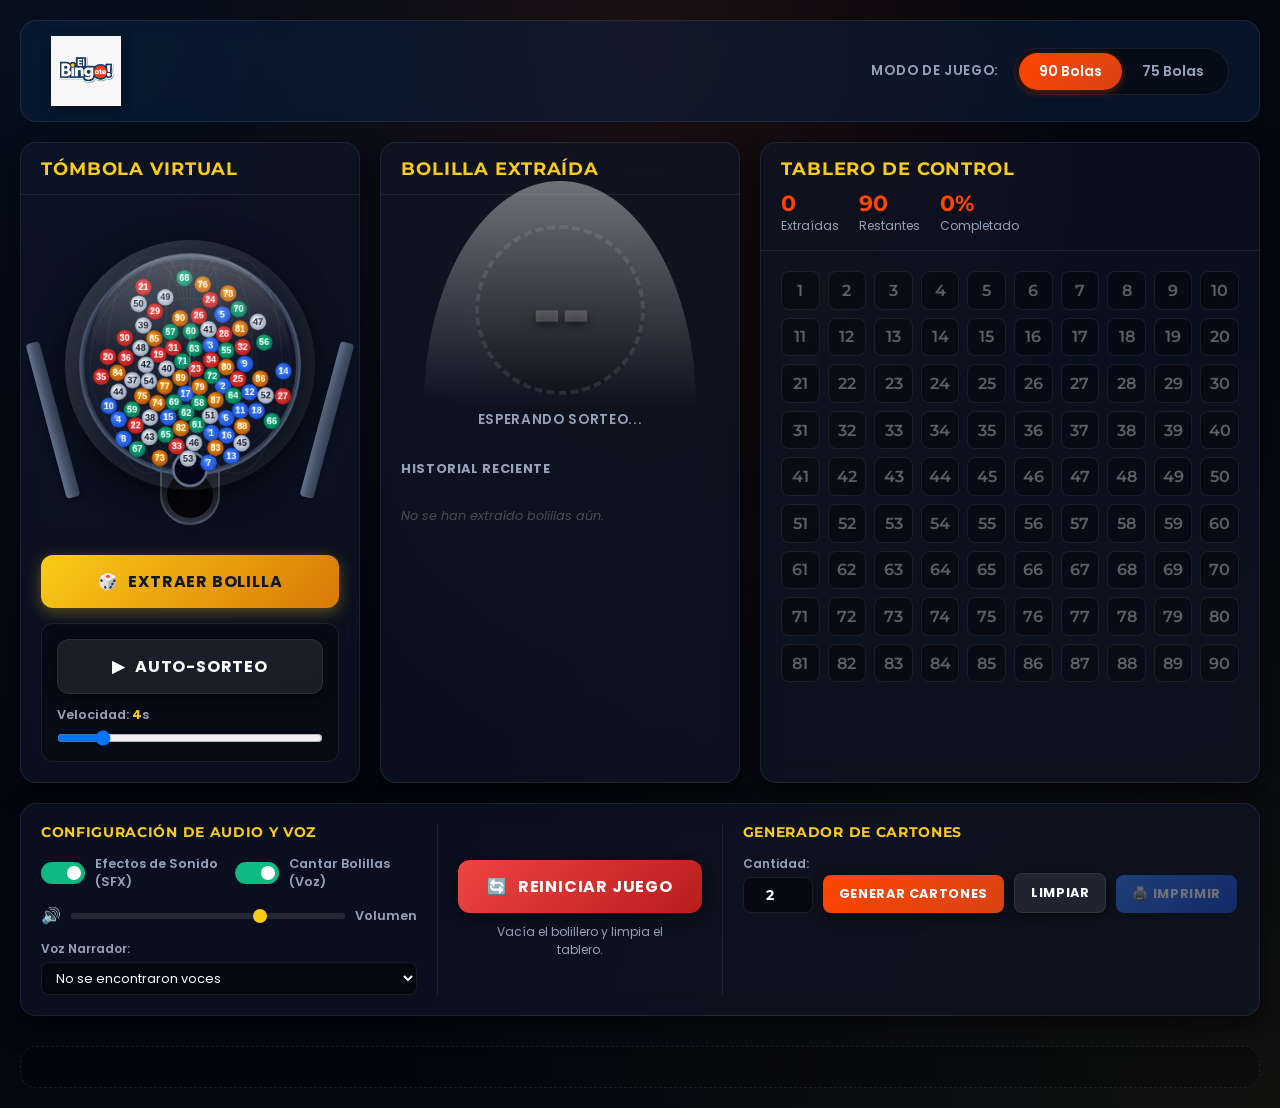
==== index.html @ 087cb63c "Add files via upload" ====
<!DOCTYPE html>
<html lang="es">
<head>
    <meta charset="UTF-8">
    <meta name="viewport" content="width=device-width, initial-scale=1.0">
    <title>El Bingote! - Tómbola y Bolillero Virtual</title>
    <meta name="description" content="Tómbola y bolillero virtual profesional para jugar al bingo tradicional de 75 y 90 bolas. Interfaz interactiva con sonido, voz y generador de cartones.">
    <!-- Google Fonts -->
    <link rel="preconnect" href="https://fonts.googleapis.com">
    <link rel="preconnect" href="https://fonts.gstatic.com" crossorigin>
    <link href="https://fonts.googleapis.com/css2?family=Montserrat:wght@400;600;800&family=Poppins:wght@300;400;600;700&display=swap" rel="stylesheet">
    <!-- App Stylesheet -->
    <link rel="stylesheet" href="styles.css">
</head>
<body>
    <div class="app-container">
        <!-- Header -->
        <header class="app-header">
            <div class="logo-container">
                <img src="logo.jpg" alt="El Bingote!" class="app-logo" id="logo-img" onerror="this.style.display='none'; document.getElementById('logo-fallback').style.display='block';">
                <div class="logo-fallback" id="logo-fallback" style="display: none;">El Bingote!</div>
            </div>
            <div class="header-controls">
                <span class="control-label">MODO DE JUEGO:</span>
                <div class="game-type-selector">
                    <button id="btn-mode-90" class="btn-toggle active" onclick="setGameMode(90)">90 Bolas</button>
                    <button id="btn-mode-75" class="btn-toggle" onclick="setGameMode(75)">75 Bolas</button>
                </div>
            </div>
        </header>

        <!-- Main Layout Grid -->
        <main class="main-grid">
            
            <!-- Left Side: Visual Drum and Main Drawer -->
            <section class="visual-panel glass-panel">
                <div class="panel-header">
                    <h2>TÓMBOLA VIRTUAL</h2>
                </div>
                
                <!-- Raffle Drum (Tómbola) Container -->
                <div class="drum-outer-wrapper">
                    <div class="drum-stand-left"></div>
                    <div class="drum-sphere-container">
                        <canvas id="drum-canvas" width="300" height="300"></canvas>
                        <div class="drum-glass-reflection"></div>
                    </div>
                    <div class="drum-stand-right"></div>
                    <div class="drum-chute">
                        <div class="chute-exit"></div>
                    </div>
                </div>

                <!-- Draw Action Buttons -->
                <div class="action-controls">
                    <button id="btn-draw" class="btn-action btn-primary" onclick="drawNextBall()">
                        <span class="btn-icon">🎲</span> EXTRAER BOLILLA
                    </button>
                    
                    <div class="auto-play-container">
                        <button id="btn-autoplay" class="btn-action btn-secondary" onclick="toggleAutoPlay()">
                            <span id="autoplay-icon" class="btn-icon">▶</span> <span id="autoplay-text">Auto-Sorteo</span>
                        </button>
                        <div class="speed-control">
                            <label for="speed-slider" class="speed-label">Velocidad: <span id="speed-value">4</span>s</label>
                            <input type="range" id="speed-slider" min="2" max="15" value="4" step="1" oninput="updateAutoSpeed(this.value)">
                        </div>
                    </div>
                </div>
            </section>

            <!-- Center Side: Big Ball display & History -->
            <section class="display-panel glass-panel">
                <div class="panel-header">
                    <h2>BOLILLA EXTRAÍDA</h2>
                </div>
                
                <!-- Big Ball Screen -->
                <div class="big-ball-viewport">
                    <div id="big-ball-container" class="big-ball-container-empty">
                        <div class="big-ball-reflection"></div>
                        <div id="big-ball-value" class="big-ball-value">--</div>
                    </div>
                    <div id="big-ball-subtext" class="big-ball-subtext">Esperando sorteo...</div>
                </div>

                <!-- Last 5 Balls History -->
                <div class="history-container">
                    <h3>HISTORIAL RECIENTE</h3>
                    <div class="history-balls-list" id="history-list">
                        <div class="history-empty-msg">No se han extraído bolillas aún.</div>
                    </div>
                </div>
            </section>

            <!-- Right Side: Full Board of Called Numbers -->
            <section class="board-panel glass-panel">
                <div class="board-header">
                    <h2>TABLERO DE CONTROL</h2>
                    <div class="board-stats">
                        <div class="stat-item">
                            <span class="stat-num" id="stat-drawn">0</span>
                            <span class="stat-lbl">Extraídas</span>
                        </div>
                        <div class="stat-item">
                            <span class="stat-num" id="stat-remaining">90</span>
                            <span class="stat-lbl">Restantes</span>
                        </div>
                        <div class="stat-item">
                            <span class="stat-num" id="stat-percent">0%</span>
                            <span class="stat-lbl">Completado</span>
                        </div>
                    </div>
                </div>
                
                <!-- Board Grid Wrapper (populated by JS) -->
                <div class="board-grid-scroll">
                    <div id="board-grid" class="board-grid grid-90">
                        <!-- Numbers will be injected here -->
                    </div>
                </div>
            </section>

        </main>

        <!-- Footer / Settings & Printable Cards Panel -->
        <footer class="app-footer glass-panel">
            <div class="footer-layout">
                
                <!-- Settings Panel -->
                <div class="settings-block">
                    <h3>CONFIGURACIÓN DE AUDIO Y VOZ</h3>
                    <div class="settings-grid">
                        <!-- SFX Toggle -->
                        <div class="setting-item">
                            <label class="switch-container">
                                <input type="checkbox" id="chk-sfx" checked onchange="toggleSFX(this.checked)">
                                <span class="switch-slider"></span>
                            </label>
                            <span class="setting-text">Efectos de Sonido (SFX)</span>
                        </div>

                        <!-- Voice (TTS) Toggle -->
                        <div class="setting-item">
                            <label class="switch-container">
                                <input type="checkbox" id="chk-tts" checked onchange="toggleTTS(this.checked)">
                                <span class="switch-slider"></span>
                            </label>
                            <span class="setting-text">Cantar Bolillas (Voz)</span>
                        </div>

                        <!-- Volume Slider -->
                        <div class="setting-item col-span-2">
                            <span class="setting-icon">🔊</span>
                            <input type="range" id="volume-slider" min="0" max="1" value="0.7" step="0.1" oninput="updateVolume(this.value)" class="volume-slider">
                            <span class="setting-text">Volumen</span>
                        </div>

                        <!-- Narrator Speech Selector -->
                        <div class="setting-item col-span-2 voice-selector-container">
                            <label for="voice-select" class="voice-select-label">Voz Narrador:</label>
                            <select id="voice-select" onchange="changeVoice(this.value)" class="voice-select">
                                <option value="">Detectando voces...</option>
                            </select>
                        </div>
                    </div>
                </div>

                <!-- Danger Zone (Reset) -->
                <div class="reset-block">
                    <button id="btn-reset" class="btn-action btn-danger" onclick="confirmReset()">
                        <span class="btn-icon">🔄</span> REINICIAR JUEGO
                    </button>
                    <p class="reset-help-text">Vacía el bolillero y limpia el tablero.</p>
                </div>

                <!-- Bingo Card Generator Panel -->
                <div class="card-generator-block">
                    <h3>GENERADOR DE CARTONES</h3>
                    <div class="generator-controls">
                        <div class="quantity-input-group">
                            <label for="card-qty">Cantidad:</label>
                            <input type="number" id="card-qty" min="1" max="50" value="2">
                        </div>
                        <button id="btn-generate-cards" class="btn-action btn-accent" onclick="generateBingoCards()">
                            Generar Cartones
                        </button>
                        <button id="btn-clear-cards" class="btn-action btn-secondary" onclick="clearBingoCards()">
                            Limpiar
                        </button>
                        <button id="btn-print-cards" class="btn-action btn-print" onclick="window.print()" disabled>
                            🖨️ Imprimir
                        </button>
                    </div>
                </div>

            </div>
        </footer>

        <!-- Section for printable cards (hidden on screen by default, visible in print) -->
        <section id="printable-cards-area" class="printable-cards-area">
            <!-- Cards will be generated here -->
        </section>

    </div>

    <!-- Modals -->
    <!-- Reset Confirmation Modal -->
    <div id="confirm-modal" class="modal-overlay">
        <div class="modal-content glass-panel">
            <h2>⚠️ ¿Reiniciar el juego?</h2>
            <p>Se borrarán todos los números extraídos y el juego actual se perderá por completo. ¿Estás seguro de que quieres reiniciar?</p>
            <div class="modal-actions">
                <button class="btn-action btn-secondary" onclick="closeConfirmModal()">Cancelar</button>
                <button class="btn-action btn-danger" onclick="executeReset()">Reiniciar</button>
            </div>
        </div>
    </div>

    <!-- Alert / Winner Modal (Optional, can be triggered manually or when board full, here manual triggers) -->
    <div id="alert-modal" class="modal-overlay">
        <div class="modal-content glass-panel">
            <h2 id="alert-title">Notificación</h2>
            <p id="alert-message">Mensaje de alerta.</p>
            <div class="modal-actions">
                <button class="btn-action btn-accent" onclick="closeAlertModal()">Aceptar</button>
            </div>
        </div>
    </div>

    <!-- App Logic -->
    <script src="app.js"></script>
</body>
</html>
---- styles.css ----
/* CSS Variables & Theme Definitions */
:root {
    --bg-dark: #070c18;
    --bg-darker: #04070f;
    --bg-panel: rgba(15, 23, 42, 0.6);
    --bg-panel-solid: #0d1527;
    --primary: #ffffff;
    --secondary: #94a3b8;
    
    /* Brand Colors based on Logo */
    --brand-navy: #0a2240;
    --brand-orange: #ff4500;
    --brand-yellow: #facc15;
    
    /* Status & Accents */
    --accent-blue: #3b82f6;
    --accent-gold: #fbbf24;
    --accent-green: #10b981;
    --accent-red: #ef4444;
    --border-color: rgba(255, 255, 255, 0.08);
    --border-focus: rgba(250, 204, 21, 0.4);
    
    /* Fonts */
    --font-primary: 'Poppins', sans-serif;
    --font-display: 'Montserrat', sans-serif;
    
    /* Shadows */
    --shadow-sm: 0 2px 4px rgba(0,0,0,0.3);
    --shadow-md: 0 4px 12px rgba(0,0,0,0.5);
    --shadow-lg: 0 10px 25px rgba(0,0,0,0.6);
    --shadow-glow: 0 0 15px rgba(250, 204, 21, 0.35);
}

/* Ball-specific theme colors */
.ball-color-b { background: radial-gradient(circle at 35% 35%, #3b82f6, #1d4ed8); color: white; box-shadow: inset -5px -5px 12px rgba(0,0,0,0.4), 0 0 10px rgba(59, 130, 246, 0.5); }
.ball-color-i { background: radial-gradient(circle at 35% 35%, #ef4444, #b91c1c); color: white; box-shadow: inset -5px -5px 12px rgba(0,0,0,0.4), 0 0 10px rgba(239, 68, 68, 0.5); }
.ball-color-n { background: radial-gradient(circle at 35% 35%, #f1f5f9, #cbd5e1); color: #0f172a; box-shadow: inset -5px -5px 12px rgba(0,0,0,0.4), 0 0 10px rgba(241, 245, 249, 0.5); }
.ball-color-g { background: radial-gradient(circle at 35% 35%, #10b981, #047857); color: white; box-shadow: inset -5px -5px 12px rgba(0,0,0,0.4), 0 0 10px rgba(16, 185, 129, 0.5); }
.ball-color-o { background: radial-gradient(circle at 35% 35%, #f59e0b, #b45309); color: white; box-shadow: inset -5px -5px 12px rgba(0,0,0,0.4), 0 0 10px rgba(245, 158, 11, 0.5); }
.ball-color-default { background: radial-gradient(circle at 35% 35%, #ff5722, #d84315); color: white; box-shadow: inset -5px -5px 12px rgba(0,0,0,0.4), 0 0 10px rgba(255, 87, 34, 0.5); }

/* Global Reset */
* {
    margin: 0;
    padding: 0;
    box-sizing: border-box;
}

body {
    background-color: var(--bg-darker);
    background-image: 
        radial-gradient(at 0% 0%, rgba(10, 34, 64, 0.3) 0px, transparent 50%),
        radial-gradient(at 50% 0%, rgba(255, 69, 0, 0.1) 0px, transparent 50%),
        radial-gradient(at 100% 100%, rgba(250, 204, 21, 0.05) 0px, transparent 50%);
    color: var(--primary);
    font-family: var(--font-primary);
    min-height: 100vh;
    padding: 20px;
    overflow-x: hidden;
}

/* Glass Panels */
.glass-panel {
    background: var(--bg-panel);
    backdrop-filter: blur(12px);
    -webkit-backdrop-filter: blur(12px);
    border: 1px solid var(--border-color);
    border-radius: 16px;
    box-shadow: var(--shadow-lg);
    transition: all 0.3s ease;
}

/* App Container Layout */
.app-container {
    max-width: 1500px;
    margin: 0 auto;
    display: flex;
    flex-direction: column;
    gap: 20px;
}

/* Header Styles */
.app-header {
    display: flex;
    justify-content: space-between;
    align-items: center;
    padding: 15px 30px;
    background: rgba(10, 34, 64, 0.5);
    backdrop-filter: blur(8px);
    border-radius: 16px;
    border: 1px solid var(--border-color);
}

.logo-container {
    display: flex;
    align-items: center;
    gap: 15px;
}

.app-logo {
    height: 70px;
    object-fit: contain;
    filter: drop-shadow(0 4px 6px rgba(0,0,0,0.3));
}

.logo-fallback {
    font-family: var(--font-display);
    font-size: 2.2rem;
    font-weight: 800;
    background: linear-gradient(135deg, var(--primary) 0%, var(--brand-yellow) 50%, var(--brand-orange) 100%);
    -webkit-background-clip: text;
    -webkit-text-fill-color: transparent;
    text-shadow: 0 2px 4px rgba(0,0,0,0.3);
}

.header-controls {
    display: flex;
    align-items: center;
    gap: 15px;
}

.control-label {
    font-size: 0.85rem;
    font-weight: 600;
    letter-spacing: 0.05em;
    color: var(--secondary);
}

/* Toggle Buttons (Game Mode) */
.game-type-selector {
    display: flex;
    background: rgba(0, 0, 0, 0.4);
    padding: 4px;
    border-radius: 30px;
    border: 1px solid var(--border-color);
}

.btn-toggle {
    background: transparent;
    border: none;
    color: var(--secondary);
    font-family: var(--font-primary);
    font-weight: 600;
    font-size: 0.9rem;
    padding: 8px 20px;
    border-radius: 25px;
    cursor: pointer;
    transition: all 0.3s ease;
}

.btn-toggle.active {
    background: linear-gradient(135deg, var(--brand-orange) 0%, #d84315 100%);
    color: var(--primary);
    box-shadow: 0 2px 8px rgba(255, 69, 0, 0.4);
}

.btn-toggle:disabled {
    opacity: 0.5;
    cursor: not-allowed;
}

/* Main Grid Layout */
.main-grid {
    display: grid;
    grid-template-columns: 340px 360px 1fr;
    gap: 20px;
}

@media (max-width: 1200px) {
    .main-grid {
        grid-template-columns: 1fr 1fr;
    }
    .board-panel {
        grid-column: span 2;
    }
}

@media (max-width: 768px) {
    .main-grid {
        grid-template-columns: 1fr;
    }
    .board-panel {
        grid-column: span 1;
    }
}

/* Panel Header */
.panel-header, .board-header {
    padding: 15px 20px;
    border-bottom: 1px solid var(--border-color);
}

.panel-header h2, .board-header h2 {
    font-family: var(--font-display);
    font-size: 1.1rem;
    font-weight: 700;
    letter-spacing: 0.05em;
    color: var(--brand-yellow);
    text-transform: uppercase;
}

/* Raffle Drum (Tómbola) Visuals */
.drum-outer-wrapper {
    position: relative;
    width: 100%;
    height: 320px;
    display: flex;
    justify-content: center;
    align-items: center;
    margin: 10px 0;
}

.drum-sphere-container {
    position: relative;
    width: 250px;
    height: 250px;
    border-radius: 50%;
    background: radial-gradient(circle at 30% 30%, rgba(255, 255, 255, 0.15) 0%, rgba(255, 255, 255, 0.02) 60%, rgba(0, 0, 0, 0.5) 100%);
    box-shadow: 
        inset 0 0 30px rgba(255, 255, 255, 0.1),
        0 8px 32px rgba(0, 0, 0, 0.6);
    overflow: hidden;
    z-index: 2;
}

#drum-canvas {
    width: 100%;
    height: 100%;
    display: block;
}

.drum-glass-reflection {
    position: absolute;
    top: 5%;
    left: 10%;
    width: 80%;
    height: 40%;
    background: linear-gradient(to bottom, rgba(255, 255, 255, 0.25) 0%, rgba(255, 255, 255, 0) 100%);
    border-radius: 50% / 100% 100% 0 0;
    pointer-events: none;
}

.drum-stand-left, .drum-stand-right {
    position: absolute;
    bottom: 25px;
    width: 14px;
    height: 160px;
    background: linear-gradient(90deg, #64748b 0%, #475569 50%, #334155 100%);
    border-radius: 4px;
    box-shadow: var(--shadow-sm);
}

.drum-stand-left { left: 25px; transform: rotate(-15deg); }
.drum-stand-right { right: 25px; transform: rotate(15deg); }

.drum-chute {
    position: absolute;
    bottom: 0px;
    left: 50%;
    transform: translateX(-50%);
    width: 60px;
    height: 60px;
    background: linear-gradient(180deg, rgba(255,255,255,0.05) 0%, rgba(255,255,255,0.15) 100%);
    border: 2px solid rgba(255, 255, 255, 0.2);
    border-top: none;
    border-radius: 0 0 30px 30px;
    z-index: 1;
}

.chute-exit {
    position: absolute;
    bottom: 5px;
    left: 50%;
    transform: translateX(-50%);
    width: 46px;
    height: 46px;
    background: rgba(0, 0, 0, 0.8);
    border-radius: 50%;
    box-shadow: inset 0 2px 8px rgba(0,0,0,0.9);
}

/* Action Controls Area */
.action-controls {
    display: flex;
    flex-direction: column;
    gap: 15px;
    padding: 20px;
}

.btn-action {
    display: inline-flex;
    align-items: center;
    justify-content: center;
    gap: 10px;
    border: none;
    border-radius: 12px;
    font-family: var(--font-primary);
    font-weight: 700;
    font-size: 1rem;
    padding: 14px 24px;
    cursor: pointer;
    transition: all 0.25s cubic-bezier(0.4, 0, 0.2, 1);
    box-shadow: var(--shadow-md);
    text-transform: uppercase;
    letter-spacing: 0.05em;
    width: 100%;
}

.btn-primary {
    background: linear-gradient(135deg, var(--brand-yellow) 0%, #d97706 100%);
    color: #0f172a;
    box-shadow: 0 4px 15px rgba(250, 204, 21, 0.35);
}

.btn-primary:hover {
    transform: translateY(-2px);
    box-shadow: 0 6px 20px rgba(250, 204, 21, 0.5);
    filter: brightness(1.1);
}

.btn-primary:active {
    transform: translateY(1px);
}

.btn-secondary {
    background: rgba(255, 255, 255, 0.08);
    color: var(--primary);
    border: 1px solid var(--border-color);
}

.btn-secondary:hover {
    background: rgba(255, 255, 255, 0.15);
    border-color: rgba(255, 255, 255, 0.2);
}

.btn-secondary.active {
    background: linear-gradient(135deg, var(--accent-green) 0%, #047857 100%);
    color: white;
    border-color: transparent;
    box-shadow: 0 4px 12px rgba(16, 185, 129, 0.4);
}

.btn-danger {
    background: linear-gradient(135deg, var(--accent-red) 0%, #b91c1c 100%);
    color: white;
}

.btn-danger:hover {
    filter: brightness(1.15);
    box-shadow: 0 4px 15px rgba(239, 68, 68, 0.4);
}

.btn-accent {
    background: linear-gradient(135deg, var(--brand-orange) 0%, #d84315 100%);
    color: white;
}

.btn-accent:hover {
    filter: brightness(1.15);
    box-shadow: 0 4px 15px rgba(255, 69, 0, 0.45);
}

.btn-print {
    background: linear-gradient(135deg, var(--accent-blue) 0%, #1d4ed8 100%);
    color: white;
}

.btn-print:hover:not(:disabled) {
    filter: brightness(1.15);
    box-shadow: 0 4px 15px rgba(59, 130, 246, 0.4);
}

.btn-print:disabled {
    opacity: 0.4;
    cursor: not-allowed;
}

.auto-play-container {
    display: flex;
    flex-direction: column;
    gap: 12px;
    background: rgba(0, 0, 0, 0.25);
    padding: 15px;
    border-radius: 12px;
    border: 1px solid var(--border-color);
}

.speed-control {
    display: flex;
    flex-direction: column;
    gap: 6px;
}

.speed-label {
    font-size: 0.8rem;
    font-weight: 600;
    color: var(--secondary);
}

.speed-label span {
    color: var(--brand-yellow);
    font-weight: bold;
}

/* Big Ball Viewport */
.big-ball-viewport {
    display: flex;
    flex-direction: column;
    align-items: center;
    justify-content: center;
    padding: 30px;
    min-height: 260px;
}

.big-ball-container-empty {
    width: 170px;
    height: 170px;
    border-radius: 50%;
    border: 4px dashed rgba(255, 255, 255, 0.1);
    display: flex;
    align-items: center;
    justify-content: center;
    color: rgba(255, 255, 255, 0.2);
    font-size: 3rem;
    font-family: var(--font-display);
    font-weight: 800;
    background: rgba(0,0,0,0.2);
}

.big-ball-container-active {
    width: 170px;
    height: 170px;
    border-radius: 50%;
    display: flex;
    align-items: center;
    justify-content: center;
    position: relative;
    animation: ballReveal 0.6s cubic-bezier(0.175, 0.885, 0.32, 1.275) forwards;
}

.big-ball-reflection {
    position: absolute;
    top: 6%;
    left: 12%;
    width: 76%;
    height: 35%;
    background: linear-gradient(to bottom, rgba(255, 255, 255, 0.4) 0%, rgba(255, 255, 255, 0) 100%);
    border-radius: 50% / 100% 100% 0 0;
    pointer-events: none;
}

.big-ball-value {
    font-family: var(--font-display);
    font-size: 4.8rem;
    font-weight: 800;
    text-shadow: 0 4px 8px rgba(0,0,0,0.5);
    z-index: 2;
    letter-spacing: -2px;
}

.big-ball-subtext {
    margin-top: 15px;
    font-size: 0.85rem;
    font-weight: 600;
    letter-spacing: 0.05em;
    color: var(--secondary);
    text-transform: uppercase;
}

/* Ball Animation */
@keyframes ballReveal {
    0% {
        transform: scale(0) rotate(-180deg);
        opacity: 0;
    }
    100% {
        transform: scale(1) rotate(0deg);
        opacity: 1;
    }
}

/* History List */
.history-container {
    padding: 0 20px 20px;
}

.history-container h3 {
    font-size: 0.8rem;
    font-weight: 700;
    letter-spacing: 0.05em;
    color: var(--secondary);
    margin-bottom: 12px;
    text-transform: uppercase;
}

.history-balls-list {
    display: flex;
    gap: 10px;
    justify-content: flex-start;
    align-items: center;
    min-height: 52px;
}

.history-empty-msg {
    font-size: 0.8rem;
    color: rgba(255,255,255,0.25);
    font-style: italic;
}

.history-ball {
    width: 48px;
    height: 48px;
    border-radius: 50%;
    display: flex;
    align-items: center;
    justify-content: center;
    font-family: var(--font-display);
    font-size: 1.1rem;
    font-weight: 800;
    position: relative;
    animation: historyPop 0.4s cubic-bezier(0.175, 0.885, 0.32, 1.2) forwards;
    cursor: default;
}

@keyframes historyPop {
    0% { transform: scale(0) translateY(10px); opacity: 0; }
    100% { transform: scale(1) translateY(0); opacity: 1; }
}

/* Tablero de Control / Grid Board */
.board-panel {
    display: flex;
    flex-direction: column;
}

.board-stats {
    display: flex;
    gap: 20px;
    margin-top: 10px;
}

.stat-item {
    display: flex;
    flex-direction: column;
}

.stat-num {
    font-family: var(--font-display);
    font-size: 1.4rem;
    font-weight: 700;
    color: var(--brand-orange);
}

.stat-lbl {
    font-size: 0.75rem;
    color: var(--secondary);
}

.board-grid-scroll {
    padding: 20px;
    flex-grow: 1;
    overflow-y: auto;
    max-height: 480px;
}

.board-grid {
    display: grid;
    gap: 8px;
}

.grid-90 {
    grid-template-columns: repeat(10, 1fr);
}

.grid-75 {
    grid-template-columns: repeat(15, 1fr);
}

.board-cell {
    aspect-ratio: 1;
    display: flex;
    align-items: center;
    justify-content: center;
    background: rgba(0, 0, 0, 0.3);
    border: 1px solid var(--border-color);
    border-radius: 8px;
    font-family: var(--font-display);
    font-size: 1rem;
    font-weight: 600;
    color: rgba(255,255,255,0.35);
    cursor: pointer;
    transition: all 0.2s ease;
    user-select: none;
}

.board-cell:hover {
    border-color: rgba(250, 204, 21, 0.3);
    background: rgba(255,255,255,0.02);
}

.board-cell.called {
    background: radial-gradient(circle at 35% 35%, var(--brand-orange) 0%, #c23b00 100%);
    border-color: var(--brand-orange);
    color: white;
    box-shadow: 0 0 10px rgba(255, 69, 0, 0.5), inset 0 2px 4px rgba(255,255,255,0.3);
    font-weight: 800;
    animation: cellHighlight 0.4s cubic-bezier(0.175, 0.885, 0.32, 1.2) forwards;
}

@keyframes cellHighlight {
    0% { transform: scale(0.8); filter: brightness(1.8); }
    100% { transform: scale(1); filter: brightness(1); }
}

/* 75-Ball Board specific decoration */
.board-column-header-row {
    grid-column: span 15;
    display: grid;
    grid-template-columns: repeat(5, 1fr);
    gap: 8px;
    margin-bottom: 6px;
    text-align: center;
}

.board-col-hdr {
    background: rgba(10, 34, 64, 0.6);
    border: 1px solid rgba(250, 204, 21, 0.2);
    border-radius: 8px;
    font-family: var(--font-display);
    font-size: 1.2rem;
    font-weight: 800;
    color: var(--brand-yellow);
    padding: 6px 0;
    letter-spacing: 0.1em;
}

/* Footer / Settings Section */
.app-footer {
    padding: 20px;
}

.footer-layout {
    display: grid;
    grid-template-columns: 1.2fr 0.8fr 1.5fr;
    gap: 20px;
}

@media (max-width: 992px) {
    .footer-layout {
        grid-template-columns: 1fr;
    }
}

.settings-block, .reset-block, .card-generator-block {
    display: flex;
    flex-direction: column;
    gap: 15px;
    border-right: 1px solid var(--border-color);
    padding-right: 20px;
}

.settings-block {
    border-left: none;
}

.card-generator-block {
    border-right: none;
    padding-right: 0;
}

@media (max-width: 992px) {
    .settings-block, .reset-block, .card-generator-block {
        border-right: none;
        border-bottom: 1px solid var(--border-color);
        padding-right: 0;
        padding-bottom: 20px;
    }
    .card-generator-block {
        border-bottom: none;
        padding-bottom: 0;
    }
}

.settings-block h3, .card-generator-block h3 {
    font-family: var(--font-display);
    font-size: 0.85rem;
    font-weight: 700;
    color: var(--brand-yellow);
    letter-spacing: 0.05em;
    text-transform: uppercase;
}

.settings-grid {
    display: grid;
    grid-template-columns: 1fr 1fr;
    gap: 12px;
    align-items: center;
}

.col-span-2 {
    grid-column: span 2;
}

.setting-item {
    display: flex;
    align-items: center;
    gap: 10px;
}

.setting-text {
    font-size: 0.8rem;
    font-weight: 600;
    color: var(--secondary);
}

.setting-icon {
    font-size: 1rem;
}

/* Switch Styles */
.switch-container {
    position: relative;
    display: inline-block;
    width: 44px;
    height: 22px;
    flex-shrink: 0;
}

.switch-container input {
    opacity: 0;
    width: 0;
    height: 0;
}

.switch-slider {
    position: absolute;
    cursor: pointer;
    top: 0; left: 0; right: 0; bottom: 0;
    background-color: rgba(255,255,255,0.1);
    transition: .3s;
    border-radius: 34px;
    border: 1px solid var(--border-color);
}

.switch-slider:before {
    position: absolute;
    content: "";
    height: 14px;
    width: 14px;
    left: 3px;
    bottom: 3px;
    background-color: white;
    transition: .3s;
    border-radius: 50%;
}

input:checked + .switch-slider {
    background-color: var(--accent-green);
    border-color: transparent;
}

input:checked + .switch-slider:before {
    transform: translateX(22px);
}

.volume-slider {
    flex-grow: 1;
    -webkit-appearance: none;
    background: rgba(255,255,255,0.1);
    height: 6px;
    border-radius: 3px;
    outline: none;
}

.volume-slider::-webkit-slider-thumb {
    -webkit-appearance: none;
    width: 14px;
    height: 14px;
    border-radius: 50%;
    background: var(--brand-yellow);
    cursor: pointer;
}

/* Voice Selector */
.voice-selector-container {
    display: flex;
    flex-direction: column;
    align-items: stretch;
    gap: 4px;
}

.voice-select-label {
    font-size: 0.75rem;
    font-weight: 600;
    color: var(--secondary);
}

.voice-select {
    background: rgba(0,0,0,0.5);
    border: 1px solid var(--border-color);
    border-radius: 8px;
    color: var(--primary);
    font-family: var(--font-primary);
    font-size: 0.8rem;
    padding: 6px 10px;
    outline: none;
    width: 100%;
}

.voice-select:focus {
    border-color: var(--brand-yellow);
}

/* Reset Block */
.reset-block {
    display: flex;
    flex-direction: column;
    justify-content: center;
    align-items: center;
    text-align: center;
    gap: 10px;
}

.reset-help-text {
    font-size: 0.75rem;
    color: var(--secondary);
    max-width: 180px;
}

/* Card Generator UI */
.generator-controls {
    display: flex;
    flex-wrap: wrap;
    gap: 10px;
    align-items: flex-end;
}

.quantity-input-group {
    display: flex;
    flex-direction: column;
    gap: 4px;
}

.quantity-input-group label {
    font-size: 0.75rem;
    font-weight: 600;
    color: var(--secondary);
}

.quantity-input-group input {
    background: rgba(0, 0, 0, 0.4);
    border: 1px solid var(--border-color);
    border-radius: 8px;
    color: var(--primary);
    font-family: var(--font-display);
    font-weight: bold;
    font-size: 0.9rem;
    padding: 8px 12px;
    width: 70px;
    text-align: center;
}

.quantity-input-group input:focus {
    border-color: var(--brand-yellow);
    outline: none;
}

.generator-controls .btn-action {
    width: auto;
    font-size: 0.8rem;
    padding: 10px 16px;
    border-radius: 8px;
}

/* Modal Overlay Styles */
.modal-overlay {
    position: fixed;
    top: 0; left: 0; width: 100vw; height: 100vh;
    background: rgba(0, 0, 0, 0.75);
    backdrop-filter: blur(4px);
    display: none;
    align-items: center;
    justify-content: center;
    z-index: 1000;
}

.modal-overlay.active {
    display: flex;
}

.modal-content {
    max-width: 450px;
    width: 90%;
    padding: 30px;
    text-align: center;
    display: flex;
    flex-direction: column;
    gap: 20px;
    animation: modalBounce 0.3s cubic-bezier(0.175, 0.885, 0.32, 1.1) forwards;
}

@keyframes modalBounce {
    0% { transform: scale(0.85); opacity: 0; }
    100% { transform: scale(1); opacity: 1; }
}

.modal-content h2 {
    font-family: var(--font-display);
    font-size: 1.3rem;
    color: var(--brand-yellow);
}

.modal-content p {
    font-size: 0.9rem;
    line-height: 1.5;
    color: var(--secondary);
}

.modal-actions {
    display: flex;
    gap: 15px;
    justify-content: center;
}

.modal-actions .btn-action {
    width: auto;
    min-width: 120px;
}

/* Printable Cards Section (On-screen visualization) */
.printable-cards-area {
    display: grid;
    grid-template-columns: repeat(auto-fill, minmax(320px, 1fr));
    gap: 20px;
    margin-top: 10px;
    padding: 20px;
    background: rgba(0, 0, 0, 0.2);
    border-radius: 16px;
    border: 1px dashed var(--border-color);
}

/* When empty, we style it less prominently */
.printable-cards-area:empty {
    display: none;
}

/* Bingo Card Base */
.bingo-card {
    background: #ffffff;
    color: #000000;
    border: 3px solid var(--brand-navy);
    border-radius: 12px;
    padding: 12px;
    box-shadow: var(--shadow-md);
    page-break-inside: avoid;
    display: flex;
    flex-direction: column;
    gap: 8px;
}

.card-header {
    display: flex;
    justify-content: space-between;
    align-items: center;
    border-bottom: 2px solid var(--brand-navy);
    padding-bottom: 6px;
}

.card-title {
    font-family: var(--font-display);
    font-size: 1.1rem;
    font-weight: 800;
    color: var(--brand-navy);
}

.card-id {
    font-size: 0.75rem;
    font-weight: bold;
    background: #e2e8f0;
    padding: 2px 8px;
    border-radius: 4px;
}

/* 75-Ball Card: 5x5 grid */
.card-grid-75 {
    display: grid;
    grid-template-columns: repeat(5, 1fr);
    gap: 4px;
}

.card-hdr-cell {
    font-family: var(--font-display);
    font-weight: 800;
    font-size: 1.1rem;
    text-align: center;
    background: var(--brand-navy);
    color: #ffffff;
    padding: 4px 0;
    border-radius: 4px;
}

.card-num-cell {
    aspect-ratio: 1;
    display: flex;
    align-items: center;
    justify-content: center;
    border: 1px solid #cbd5e1;
    background: #f8fafc;
    font-family: var(--font-display);
    font-size: 1.2rem;
    font-weight: 700;
    border-radius: 4px;
}

.card-num-cell.free-space {
    background: #fef08a; /* Soft yellow */
    font-size: 0.75rem;
    font-weight: bold;
    text-align: center;
    color: #b45309;
}

/* 90-Ball Card: 3 rows x 9 columns */
.card-grid-90 {
    display: grid;
    grid-template-columns: repeat(9, 1fr);
    gap: 4px;
}

.card-grid-90 .card-num-cell {
    font-size: 1.1rem;
    height: 42px;
}

.card-num-cell.empty-cell {
    background: #e2e8f0;
    border-color: #cbd5e1;
}

/* Print CSS Styles */
@media print {
    body {
        background: #ffffff !important;
        color: #000000 !important;
        padding: 0 !important;
        margin: 0 !important;
    }
    
    .app-container {
        display: none !important;
    }
    
    #printable-cards-area {
        display: grid !important;
        grid-template-columns: 1fr 1fr !important;
        gap: 30px !important;
        background: transparent !important;
        border: none !important;
        padding: 0 !important;
        margin: 0 !important;
        width: 100% !important;
    }
    
    .bingo-card {
        border: 4px solid #000000 !important;
        box-shadow: none !important;
        page-break-inside: avoid !important;
        margin-bottom: 20px !important;
    }
    
    .card-hdr-cell {
        background: #000000 !important;
        color: #ffffff !important;
        -webkit-print-color-adjust: exact;
        print-color-adjust: exact;
    }
    
    .card-num-cell {
        border: 2px solid #000000 !important;
        background: #ffffff !important;
        color: #000000 !important;
    }
    
    .card-num-cell.free-space {
        background: #e2e8f0 !important;
        color: #000000 !important;
        -webkit-print-color-adjust: exact;
        print-color-adjust: exact;
    }
    
    .card-num-cell.empty-cell {
        background: #e2e8f0 !important;
        border: 1px solid #cbd5e1 !important;
        -webkit-print-color-adjust: exact;
        print-color-adjust: exact;
    }
}
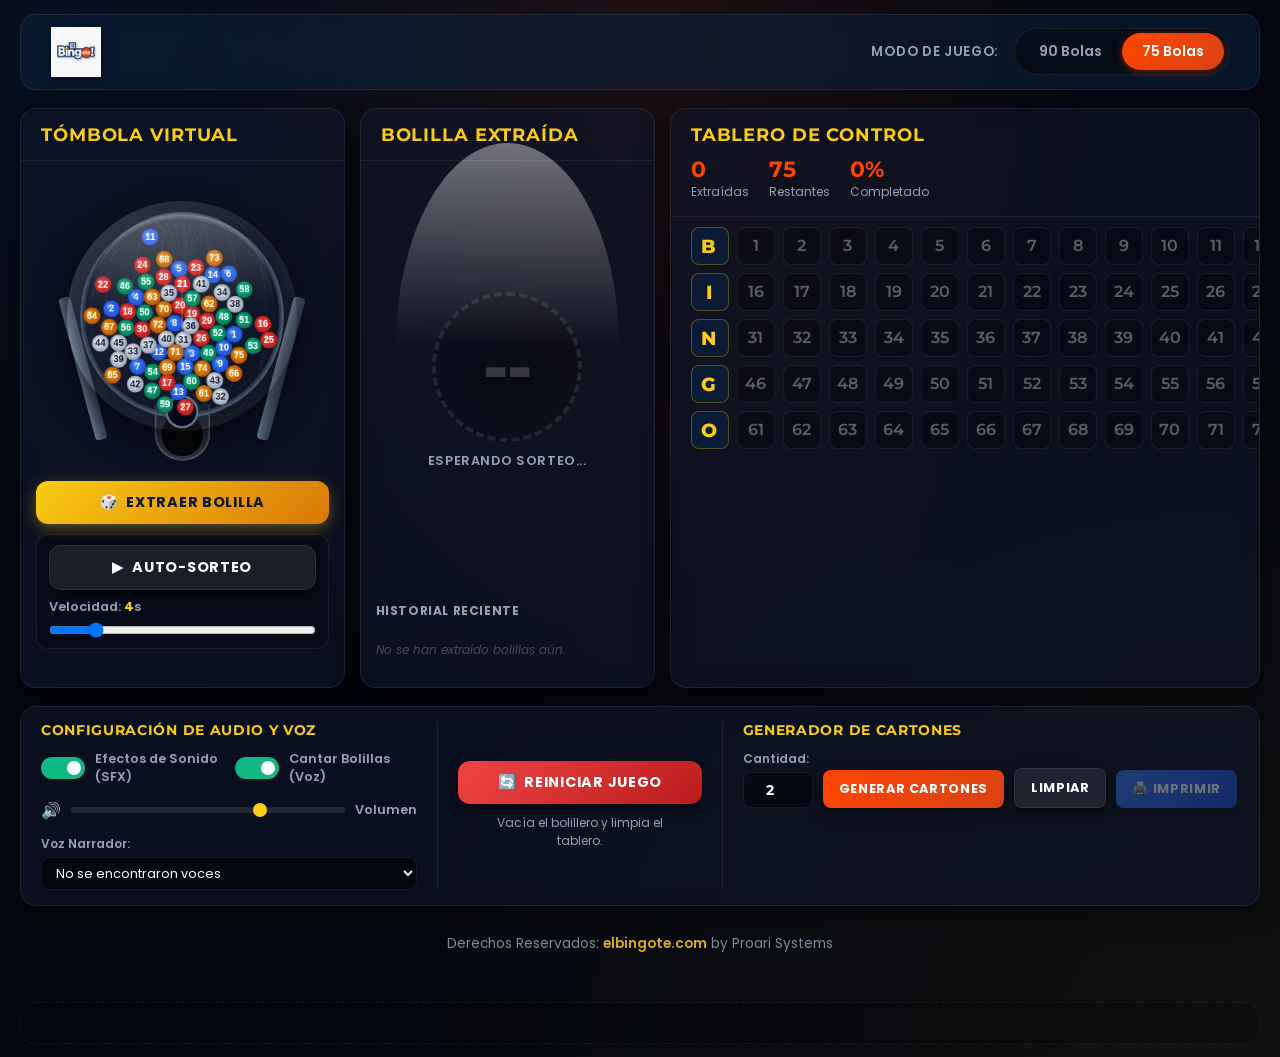
==== commit 70eff11e: "Add files via upload" ====
--- a/index.html
+++ b/index.html
@@ -23,8 +23,8 @@
             <div class="header-controls">
                 <span class="control-label">MODO DE JUEGO:</span>
                 <div class="game-type-selector">
-                    <button id="btn-mode-90" class="btn-toggle active" onclick="setGameMode(90)">90 Bolas</button>
-                    <button id="btn-mode-75" class="btn-toggle" onclick="setGameMode(75)">75 Bolas</button>
+                    <button id="btn-mode-90" class="btn-toggle" onclick="setGameMode(90)">90 Bolas</button>
+                    <button id="btn-mode-75" class="btn-toggle active" onclick="setGameMode(75)">75 Bolas</button>
                 </div>
             </div>
         </header>
@@ -103,7 +103,7 @@
                             <span class="stat-lbl">Extraídas</span>
                         </div>
                         <div class="stat-item">
-                            <span class="stat-num" id="stat-remaining">90</span>
+                            <span class="stat-num" id="stat-remaining">75</span>
                             <span class="stat-lbl">Restantes</span>
                         </div>
                         <div class="stat-item">
@@ -197,6 +197,11 @@
             </div>
         </footer>
 
+        <!-- Rights Reserved -->
+        <div class="app-rights">
+            <p>Derechos Reservados: <a href="https://elbingote.com" target="_blank">elbingote.com</a> by Proari Systems</p>
+        </div>
+
         <!-- Section for printable cards (hidden on screen by default, visible in print) -->
         <section id="printable-cards-area" class="printable-cards-area">
             <!-- Cards will be generated here -->
--- a/styles.css
+++ b/styles.css
@@ -29,6 +29,10 @@
     --shadow-md: 0 4px 12px rgba(0,0,0,0.5);
     --shadow-lg: 0 10px 25px rgba(0,0,0,0.6);
     --shadow-glow: 0 0 15px rgba(250, 204, 21, 0.35);
+
+    /* Dynamic Sizing */
+    --drum-size: min(230px, 30vh);
+    --ball-size: min(150px, 20vh);
 }
 
 /* Ball-specific theme colors */
@@ -55,7 +59,7 @@
     color: var(--primary);
     font-family: var(--font-primary);
     min-height: 100vh;
-    padding: 20px;
+    padding: min(20px, 2.5vh);
     overflow-x: hidden;
 }
 
@@ -76,7 +80,7 @@
     margin: 0 auto;
     display: flex;
     flex-direction: column;
-    gap: 20px;
+    gap: min(20px, 2vh);
 }
 
 /* Header Styles */
@@ -84,7 +88,7 @@
     display: flex;
     justify-content: space-between;
     align-items: center;
-    padding: 15px 30px;
+    padding: min(12px, 1.5vh) min(30px, 3vw);
     background: rgba(10, 34, 64, 0.5);
     backdrop-filter: blur(8px);
     border-radius: 16px;
@@ -98,14 +102,14 @@
 }
 
 .app-logo {
-    height: 70px;
+    height: min(50px, 7vh);
     object-fit: contain;
     filter: drop-shadow(0 4px 6px rgba(0,0,0,0.3));
 }
 
 .logo-fallback {
     font-family: var(--font-display);
-    font-size: 2.2rem;
+    font-size: min(1.8rem, 4vh);
     font-weight: 800;
     background: linear-gradient(135deg, var(--primary) 0%, var(--brand-yellow) 50%, var(--brand-orange) 100%);
     -webkit-background-clip: text;
@@ -162,13 +166,58 @@
 /* Main Grid Layout */
 .main-grid {
     display: grid;
-    grid-template-columns: 340px 360px 1fr;
-    gap: 20px;
-}
-
-@media (max-width: 1200px) {
+    grid-template-columns: 320px 320px 1fr;
+    gap: 15px;
+}
+
+@media (min-width: 1024px) {
+    body {
+        height: 100vh;
+        overflow: hidden;
+        padding: 1.5vh 20px;
+    }
+    
+    body:has(.printable-cards-area:not(:empty)) {
+        height: auto;
+        overflow-y: auto;
+    }
+
+    .app-container {
+        height: 100%;
+        max-width: 100%;
+    }
+    
+    .app-container:has(.printable-cards-area:not(:empty)) {
+        height: auto;
+        min-height: 100%;
+    }
+
+    .main-grid {
+        display: grid;
+        grid-template-columns: minmax(260px, 1.1fr) minmax(260px, 1fr) minmax(360px, 2fr);
+        gap: 15px;
+        height: calc(100vh - 320px);
+        min-height: 460px;
+    }
+    
+    body:not(:has(.printable-cards-area:not(:empty))) .main-grid {
+        height: auto;
+        flex-grow: 1;
+        min-height: 0;
+    }
+
+    .visual-panel, .display-panel, .board-panel {
+        display: flex;
+        flex-direction: column;
+        height: 100%;
+        min-height: 0;
+    }
+}
+
+@media (max-width: 1023px) {
     .main-grid {
         grid-template-columns: 1fr 1fr;
+        height: auto;
     }
     .board-panel {
         grid-column: span 2;
@@ -203,17 +252,17 @@
 .drum-outer-wrapper {
     position: relative;
     width: 100%;
-    height: 320px;
+    height: calc(var(--drum-size) + 70px);
     display: flex;
     justify-content: center;
     align-items: center;
-    margin: 10px 0;
+    margin: 5px 0;
 }
 
 .drum-sphere-container {
     position: relative;
-    width: 250px;
-    height: 250px;
+    width: var(--drum-size);
+    height: var(--drum-size);
     border-radius: 50%;
     background: radial-gradient(circle at 30% 30%, rgba(255, 255, 255, 0.15) 0%, rgba(255, 255, 255, 0.02) 60%, rgba(0, 0, 0, 0.5) 100%);
     box-shadow: 
@@ -242,24 +291,30 @@
 
 .drum-stand-left, .drum-stand-right {
     position: absolute;
-    bottom: 25px;
-    width: 14px;
-    height: 160px;
+    bottom: calc(35px - var(--drum-size) * 0.05);
+    width: 12px;
+    height: calc(var(--drum-size) * 0.64);
     background: linear-gradient(90deg, #64748b 0%, #475569 50%, #334155 100%);
     border-radius: 4px;
     box-shadow: var(--shadow-sm);
 }
 
-.drum-stand-left { left: 25px; transform: rotate(-15deg); }
-.drum-stand-right { right: 25px; transform: rotate(15deg); }
+.drum-stand-left { 
+    left: calc(50% - var(--drum-size) / 2 + 10px); 
+    transform: rotate(-15deg); 
+}
+.drum-stand-right { 
+    right: calc(50% - var(--drum-size) / 2 + 10px); 
+    transform: rotate(15deg); 
+}
 
 .drum-chute {
     position: absolute;
-    bottom: 0px;
+    bottom: 5px;
     left: 50%;
     transform: translateX(-50%);
-    width: 60px;
-    height: 60px;
+    width: calc(var(--drum-size) * 0.24);
+    height: calc(var(--drum-size) * 0.24);
     background: linear-gradient(180deg, rgba(255,255,255,0.05) 0%, rgba(255,255,255,0.15) 100%);
     border: 2px solid rgba(255, 255, 255, 0.2);
     border-top: none;
@@ -269,11 +324,11 @@
 
 .chute-exit {
     position: absolute;
-    bottom: 5px;
+    bottom: 3px;
     left: 50%;
     transform: translateX(-50%);
-    width: 46px;
-    height: 46px;
+    width: calc(var(--drum-size) * 0.18);
+    height: calc(var(--drum-size) * 0.18);
     background: rgba(0, 0, 0, 0.8);
     border-radius: 50%;
     box-shadow: inset 0 2px 8px rgba(0,0,0,0.9);
@@ -283,21 +338,21 @@
 .action-controls {
     display: flex;
     flex-direction: column;
-    gap: 15px;
-    padding: 20px;
+    gap: min(10px, 1.2vh);
+    padding: 10px 15px;
 }
 
 .btn-action {
     display: inline-flex;
     align-items: center;
     justify-content: center;
-    gap: 10px;
+    gap: 8px;
     border: none;
     border-radius: 12px;
     font-family: var(--font-primary);
     font-weight: 700;
-    font-size: 1rem;
-    padding: 14px 24px;
+    font-size: min(0.9rem, 2vh);
+    padding: min(11px, 1.6vh) 20px;
     cursor: pointer;
     transition: all 0.25s cubic-bezier(0.4, 0, 0.2, 1);
     box-shadow: var(--shadow-md);
@@ -378,9 +433,9 @@
 .auto-play-container {
     display: flex;
     flex-direction: column;
-    gap: 12px;
+    gap: 8px;
     background: rgba(0, 0, 0, 0.25);
-    padding: 15px;
+    padding: 10px 12px;
     border-radius: 12px;
     border: 1px solid var(--border-color);
 }
@@ -408,28 +463,29 @@
     flex-direction: column;
     align-items: center;
     justify-content: center;
-    padding: 30px;
-    min-height: 260px;
+    padding: min(20px, 2.5vh);
+    flex: 1;
+    min-height: 0;
 }
 
 .big-ball-container-empty {
-    width: 170px;
-    height: 170px;
+    width: var(--ball-size);
+    height: var(--ball-size);
     border-radius: 50%;
     border: 4px dashed rgba(255, 255, 255, 0.1);
     display: flex;
     align-items: center;
     justify-content: center;
     color: rgba(255, 255, 255, 0.2);
-    font-size: 3rem;
+    font-size: calc(var(--ball-size) * 0.28);
     font-family: var(--font-display);
     font-weight: 800;
     background: rgba(0,0,0,0.2);
 }
 
 .big-ball-container-active {
-    width: 170px;
-    height: 170px;
+    width: var(--ball-size);
+    height: var(--ball-size);
     border-radius: 50%;
     display: flex;
     align-items: center;
@@ -451,7 +507,7 @@
 
 .big-ball-value {
     font-family: var(--font-display);
-    font-size: 4.8rem;
+    font-size: calc(var(--ball-size) * 0.44);
     font-weight: 800;
     text-shadow: 0 4px 8px rgba(0,0,0,0.5);
     z-index: 2;
@@ -459,8 +515,8 @@
 }
 
 .big-ball-subtext {
-    margin-top: 15px;
-    font-size: 0.85rem;
+    margin-top: min(10px, 1.2vh);
+    font-size: 0.8rem;
     font-weight: 600;
     letter-spacing: 0.05em;
     color: var(--secondary);
@@ -481,41 +537,41 @@
 
 /* History List */
 .history-container {
-    padding: 0 20px 20px;
+    padding: 0 15px min(15px, 2vh);
 }
 
 .history-container h3 {
-    font-size: 0.8rem;
+    font-size: 0.75rem;
     font-weight: 700;
     letter-spacing: 0.05em;
     color: var(--secondary);
-    margin-bottom: 12px;
+    margin-bottom: 8px;
     text-transform: uppercase;
 }
 
 .history-balls-list {
     display: flex;
-    gap: 10px;
+    gap: 8px;
     justify-content: flex-start;
     align-items: center;
-    min-height: 52px;
+    min-height: 44px;
 }
 
 .history-empty-msg {
-    font-size: 0.8rem;
+    font-size: 0.75rem;
     color: rgba(255,255,255,0.25);
     font-style: italic;
 }
 
 .history-ball {
-    width: 48px;
-    height: 48px;
+    width: min(40px, 5.5vh);
+    height: min(40px, 5.5vh);
     border-radius: 50%;
     display: flex;
     align-items: center;
     justify-content: center;
     font-family: var(--font-display);
-    font-size: 1.1rem;
+    font-size: calc(min(40px, 5.5vh) * 0.42);
     font-weight: 800;
     position: relative;
     animation: historyPop 0.4s cubic-bezier(0.175, 0.885, 0.32, 1.2) forwards;
@@ -557,10 +613,28 @@
 }
 
 .board-grid-scroll {
-    padding: 20px;
+    padding: 10px min(20px, 2.5vw);
     flex-grow: 1;
     overflow-y: auto;
-    max-height: 480px;
+    overflow-x: auto;
+    min-height: 0;
+}
+
+/* Custom Scrollbar for premium feel */
+.board-grid-scroll::-webkit-scrollbar {
+    width: 6px;
+    height: 6px;
+}
+.board-grid-scroll::-webkit-scrollbar-track {
+    background: rgba(0, 0, 0, 0.1);
+    border-radius: 3px;
+}
+.board-grid-scroll::-webkit-scrollbar-thumb {
+    background: rgba(255, 255, 255, 0.1);
+    border-radius: 3px;
+}
+.board-grid-scroll::-webkit-scrollbar-thumb:hover {
+    background: rgba(255, 255, 255, 0.2);
 }
 
 .board-grid {
@@ -573,7 +647,7 @@
 }
 
 .grid-75 {
-    grid-template-columns: repeat(15, 1fr);
+    grid-template-columns: repeat(16, 1fr);
 }
 
 .board-cell {
@@ -634,9 +708,18 @@
     letter-spacing: 0.1em;
 }
 
+.board-cell.board-col-hdr {
+    cursor: default;
+    pointer-events: none;
+    background: rgba(10, 34, 64, 0.7);
+    border-color: rgba(250, 204, 21, 0.3);
+    color: var(--brand-yellow);
+    font-size: 1.2rem;
+}
+
 /* Footer / Settings Section */
 .app-footer {
-    padding: 20px;
+    padding: min(15px, 1.8vh) 20px;
 }
 
 .footer-layout {
@@ -654,7 +737,7 @@
 .settings-block, .reset-block, .card-generator-block {
     display: flex;
     flex-direction: column;
-    gap: 15px;
+    gap: min(12px, 1.5vh);
     border-right: 1px solid var(--border-color);
     padding-right: 20px;
 }
@@ -673,7 +756,7 @@
         border-right: none;
         border-bottom: 1px solid var(--border-color);
         padding-right: 0;
-        padding-bottom: 20px;
+        padding-bottom: 15px;
     }
     .card-generator-block {
         border-bottom: none;
@@ -1095,3 +1178,76 @@
         print-color-adjust: exact;
     }
 }
+
+/* Mobile & Extra Responsive Layout Rules */
+@media (max-width: 600px) {
+    .app-header {
+        flex-direction: column;
+        gap: 12px;
+        align-items: center;
+        text-align: center;
+        padding: 10px 15px;
+    }
+    .header-controls {
+        flex-direction: column;
+        gap: 8px;
+    }
+}
+
+@media (max-width: 500px) {
+    .grid-75 {
+        min-width: 480px;
+    }
+}
+
+@media (max-width: 480px) {
+    body {
+        padding: 10px;
+    }
+    .settings-grid {
+        grid-template-columns: 1fr;
+    }
+    .col-span-2 {
+        grid-column: span 1;
+    }
+    .board-grid {
+        gap: 4px;
+    }
+    .board-cell {
+        border-radius: 4px;
+        font-size: 0.85rem;
+    }
+    .board-column-header-row {
+        gap: 4px;
+    }
+    .board-col-hdr {
+        font-size: 0.9rem;
+        border-radius: 4px;
+        padding: 4px 0;
+    }
+}
+
+/* Rights Reserved Footer Styling */
+.app-rights {
+    text-align: center;
+    font-size: 0.85rem;
+    color: var(--secondary);
+    margin: 10px 0 20px;
+    opacity: 0.85;
+}
+
+.app-rights p {
+    font-family: var(--font-primary);
+}
+
+.app-rights a {
+    color: var(--brand-yellow);
+    text-decoration: none;
+    font-weight: 600;
+    transition: color 0.2s ease;
+}
+
+.app-rights a:hover {
+    color: var(--brand-orange);
+    text-decoration: underline;
+}
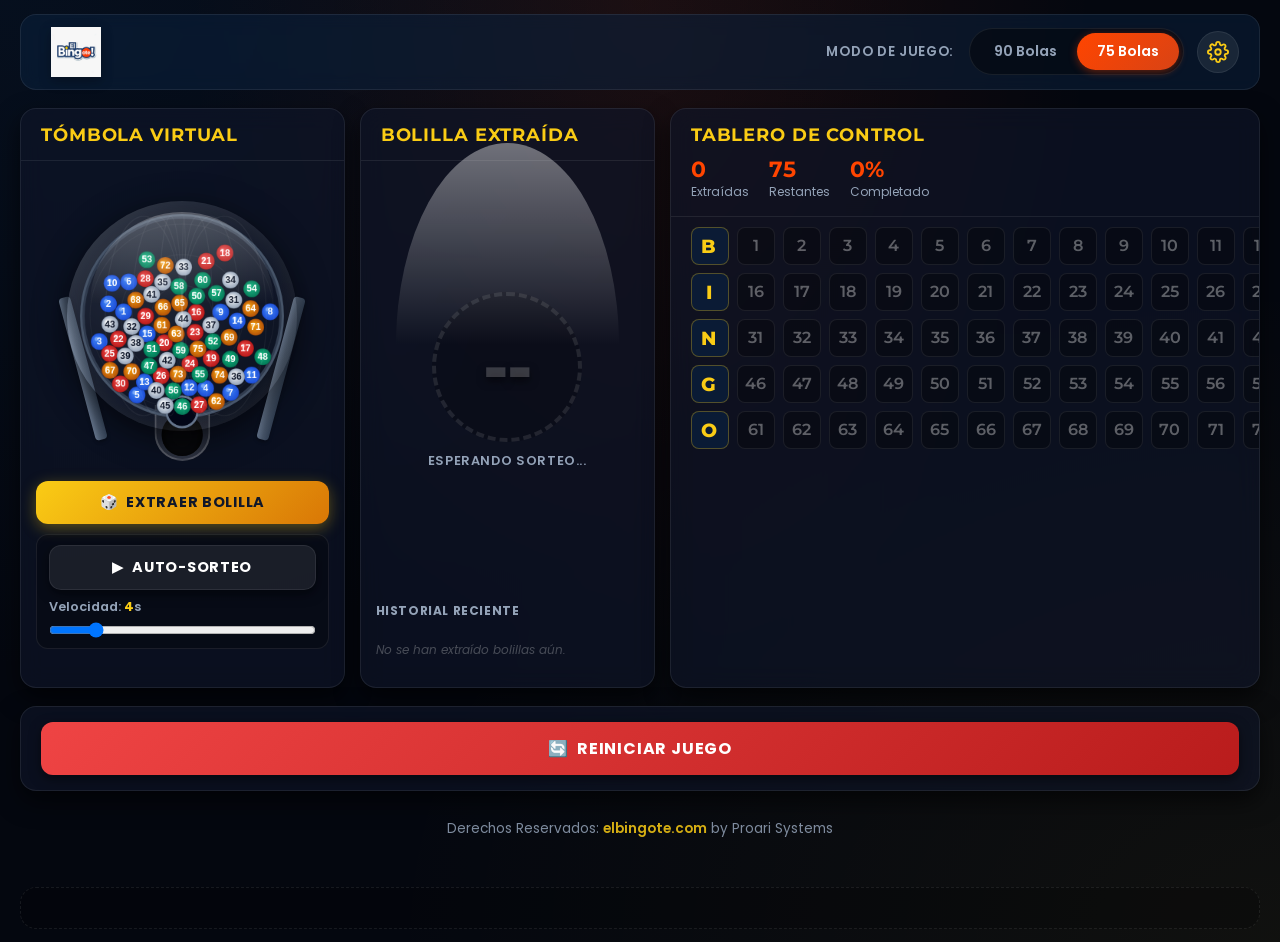
==== commit 3ced036e: "Add files via upload" ====
--- a/index.html
+++ b/index.html
@@ -27,6 +27,12 @@
                     <button id="btn-mode-75" class="btn-toggle active" onclick="setGameMode(75)">75 Bolas</button>
                 </div>
             </div>
+            <button id="btn-config" class="btn-config-icon" onclick="openConfigModal()" title="Configuración">
+                <svg xmlns="http://www.w3.org/2000/svg" viewBox="0 0 24 24" fill="none" stroke="currentColor" stroke-width="2" stroke-linecap="round" stroke-linejoin="round" class="icon-gear">
+                    <circle cx="12" cy="12" r="3"></circle>
+                    <path d="M19.4 15a1.65 1.65 0 0 0 .33 1.82l.06.06a2 2 0 1 1-2.83 2.83l-.06-.06a1.65 1.65 0 0 0-1.82-.33 1.65 1.65 0 0 0-1 1.51V21a2 2 0 0 1-4 0v-.09A1.65 1.65 0 0 0 9 19.4a1.65 1.65 0 0 0-1.82.33l-.06.06a2 2 0 1 1-2.83-2.83l.06-.06a1.65 1.65 0 0 0 .33-1.82 1.65 1.65 0 0 0-1.51-1H3a2 2 0 0 1 0-4h.09A1.65 1.65 0 0 0 4.6 9a1.65 1.65 0 0 0-.33-1.82l-.06-.06a2 2 0 1 1 2.83-2.83l.06.06a1.65 1.65 0 0 0 1.82.33H9a1.65 1.65 0 0 0 1-1.51V3a2 2 0 0 1 4 0v.09a1.65 1.65 0 0 0 1 1.51 1.65 1.65 0 0 0 1.82-.33l.06-.06a2 2 0 1 1 2.83 2.83l-.06.06a1.65 1.65 0 0 0-.33 1.82V9a1.65 1.65 0 0 0 1.51 1H21a2 2 0 0 1 0 4h-.09a1.65 1.65 0 0 0-1.51 1z"></path>
+                </svg>
+            </button>
         </header>
 
         <!-- Main Layout Grid -->
@@ -126,9 +132,59 @@
         <!-- Footer / Settings & Printable Cards Panel -->
         <footer class="app-footer glass-panel">
             <div class="footer-layout">
-                
+                <button id="btn-reset" class="btn-action btn-danger" onclick="confirmReset()">
+                    <span class="btn-icon">🔄</span> REINICIAR JUEGO
+                </button>
+            </div>
+        </footer>
+
+        <!-- Rights Reserved -->
+        <div class="app-rights">
+            <p>Derechos Reservados: <a href="https://elbingote.com" target="_blank">elbingote.com</a> by Proari Systems</p>
+        </div>
+
+        <!-- Section for printable cards (hidden on screen by default, visible in print) -->
+        <section id="printable-cards-area" class="printable-cards-area">
+            <!-- Cards will be generated here -->
+        </section>
+
+    </div>
+
+    <!-- Modals -->
+    <!-- Reset Confirmation Modal -->
+    <div id="confirm-modal" class="modal-overlay">
+        <div class="modal-content glass-panel">
+            <h2>⚠️ ¿Reiniciar el juego?</h2>
+            <p>Se borrarán todos los números extraídos y el juego actual se perderá por completo. ¿Estás seguro de que quieres reiniciar?</p>
+            <div class="modal-actions">
+                <button class="btn-action btn-secondary" onclick="closeConfirmModal()">Cancelar</button>
+                <button class="btn-action btn-danger" onclick="executeReset()">Reiniciar</button>
+            </div>
+        </div>
+    </div>
+
+    <!-- Alert / Winner Modal (Optional, can be triggered manually or when board full, here manual triggers) -->
+    <div id="alert-modal" class="modal-overlay">
+        <div class="modal-content glass-panel">
+            <h2 id="alert-title">Notificación</h2>
+            <p id="alert-message">Mensaje de alerta.</p>
+            <div class="modal-actions">
+                <button class="btn-action btn-accent" onclick="closeAlertModal()">Aceptar</button>
+            </div>
+        </div>
+    </div>
+
+    <!-- Configuration Modal -->
+    <div id="config-modal" class="modal-overlay">
+        <div class="modal-content glass-panel config-modal-content">
+            <div class="modal-header-container">
+                <h2>⚙️ Configuración y Cartones</h2>
+                <button class="btn-close" onclick="closeConfigModal()">&times;</button>
+            </div>
+            
+            <div class="config-modal-body">
                 <!-- Settings Panel -->
-                <div class="settings-block">
+                <div class="settings-block-modal">
                     <h3>CONFIGURACIÓN DE AUDIO Y VOZ</h3>
                     <div class="settings-grid">
                         <!-- SFX Toggle -->
@@ -166,69 +222,53 @@
                     </div>
                 </div>
 
-                <!-- Danger Zone (Reset) -->
-                <div class="reset-block">
-                    <button id="btn-reset" class="btn-action btn-danger" onclick="confirmReset()">
-                        <span class="btn-icon">🔄</span> REINICIAR JUEGO
-                    </button>
-                    <p class="reset-help-text">Vacía el bolillero y limpia el tablero.</p>
-                </div>
-
                 <!-- Bingo Card Generator Panel -->
-                <div class="card-generator-block">
+                <div class="card-generator-block-modal">
                     <h3>GENERADOR DE CARTONES</h3>
-                    <div class="generator-controls">
+                    <div class="generator-controls-modal">
                         <div class="quantity-input-group">
                             <label for="card-qty">Cantidad:</label>
                             <input type="number" id="card-qty" min="1" max="50" value="2">
                         </div>
-                        <button id="btn-generate-cards" class="btn-action btn-accent" onclick="generateBingoCards()">
-                            Generar Cartones
+                        <div class="generator-actions-modal">
+                            <button id="btn-generate-cards" class="btn-action btn-accent" onclick="generateBingoCards()">
+                                Generar Cartones
+                            </button>
+                            <button id="btn-clear-cards" class="btn-action btn-secondary" onclick="clearBingoCards()">
+                                Limpiar
+                            </button>
+                            <button id="btn-print-cards" class="btn-action btn-print" onclick="window.print()" disabled>
+                                🖨️ Imprimir
+                            </button>
+                        </div>
+                    </div>
+                </div>
+
+                <!-- Real-time Synchronization Panel -->
+                <div class="settings-block-modal col-span-2 sync-section-modal">
+                    <h3>TRANSMISIÓN EN TIEMPO REAL</h3>
+                    <p class="setting-text-desc">
+                        Permite que cualquier persona en el mundo vea el sorteo en tiempo real abriendo la pantalla de transmisión en su navegador.
+                    </p>
+                    <div class="sync-controls-wrapper">
+                        <button id="btn-open-viewer" class="btn-action btn-accent" onclick="openViewerTab()">
+                            🖥️ Abrir Pantalla de Transmisión
                         </button>
-                        <button id="btn-clear-cards" class="btn-action btn-secondary" onclick="clearBingoCards()">
-                            Limpiar
-                        </button>
-                        <button id="btn-print-cards" class="btn-action btn-print" onclick="window.print()" disabled>
-                            🖨️ Imprimir
-                        </button>
-                    </div>
-                </div>
-
-            </div>
-        </footer>
-
-        <!-- Rights Reserved -->
-        <div class="app-rights">
-            <p>Derechos Reservados: <a href="https://elbingote.com" target="_blank">elbingote.com</a> by Proari Systems</p>
-        </div>
-
-        <!-- Section for printable cards (hidden on screen by default, visible in print) -->
-        <section id="printable-cards-area" class="printable-cards-area">
-            <!-- Cards will be generated here -->
-        </section>
-
-    </div>
-
-    <!-- Modals -->
-    <!-- Reset Confirmation Modal -->
-    <div id="confirm-modal" class="modal-overlay">
-        <div class="modal-content glass-panel">
-            <h2>⚠️ ¿Reiniciar el juego?</h2>
-            <p>Se borrarán todos los números extraídos y el juego actual se perderá por completo. ¿Estás seguro de que quieres reiniciar?</p>
+                        <div class="share-link-group">
+                            <input type="text" id="sync-share-url" readonly class="sync-url-input" placeholder="Cargando enlace...">
+                            <button id="btn-copy-sync" class="btn-action btn-secondary" onclick="copySyncLink()">
+                                📋 Copiar Enlace
+                            </button>
+                        </div>
+                    </div>
+                    <p class="sync-help-note" id="sync-help-text">
+                        ⚠️ Nota: Si estás ejecutando el juego localmente (archivo file://), la otra persona necesitará tener los archivos de la tómbola o deberás subir la carpeta a un hosting web gratis (como Netlify o GitHub Pages) para compartirlo por Internet.
+                    </p>
+                </div>
+            </div>
+
             <div class="modal-actions">
-                <button class="btn-action btn-secondary" onclick="closeConfirmModal()">Cancelar</button>
-                <button class="btn-action btn-danger" onclick="executeReset()">Reiniciar</button>
-            </div>
-        </div>
-    </div>
-
-    <!-- Alert / Winner Modal (Optional, can be triggered manually or when board full, here manual triggers) -->
-    <div id="alert-modal" class="modal-overlay">
-        <div class="modal-content glass-panel">
-            <h2 id="alert-title">Notificación</h2>
-            <p id="alert-message">Mensaje de alerta.</p>
-            <div class="modal-actions">
-                <button class="btn-action btn-accent" onclick="closeAlertModal()">Aceptar</button>
+                <button class="btn-action btn-primary" onclick="closeConfigModal()">Aceptar</button>
             </div>
         </div>
     </div>
--- a/styles.css
+++ b/styles.css
@@ -85,10 +85,11 @@
 
 /* Header Styles */
 .app-header {
+    position: relative;
     display: flex;
     justify-content: space-between;
     align-items: center;
-    padding: min(12px, 1.5vh) min(30px, 3vw);
+    padding: min(12px, 1.5vh) 75px min(12px, 1.5vh) min(30px, 3vw);
     background: rgba(10, 34, 64, 0.5);
     backdrop-filter: blur(8px);
     border-radius: 16px;
@@ -564,18 +565,37 @@
 }
 
 .history-ball {
-    width: min(40px, 5.5vh);
-    height: min(40px, 5.5vh);
+    width: min(44px, 6vh);
+    height: min(44px, 6vh);
     border-radius: 50%;
     display: flex;
+    flex-direction: column;
     align-items: center;
     justify-content: center;
     font-family: var(--font-display);
-    font-size: calc(min(40px, 5.5vh) * 0.42);
-    font-weight: 800;
     position: relative;
     animation: historyPop 0.4s cubic-bezier(0.175, 0.885, 0.32, 1.2) forwards;
     cursor: default;
+    line-height: 1;
+    white-space: nowrap;
+}
+
+.history-ball .hist-letter {
+    font-size: calc(min(44px, 6vh) * 0.28);
+    font-weight: 600;
+    opacity: 0.85;
+    margin-bottom: -1px;
+    text-transform: uppercase;
+}
+
+.history-ball .hist-number {
+    font-size: calc(min(44px, 6vh) * 0.38);
+    font-weight: 800;
+}
+
+.history-ball .hist-number-single {
+    font-size: calc(min(44px, 6vh) * 0.45);
+    font-weight: 800;
 }
 
 @keyframes historyPop {
@@ -723,45 +743,20 @@
 }
 
 .footer-layout {
-    display: grid;
-    grid-template-columns: 1.2fr 0.8fr 1.5fr;
-    gap: 20px;
-}
-
-@media (max-width: 992px) {
-    .footer-layout {
-        grid-template-columns: 1fr;
-    }
-}
-
-.settings-block, .reset-block, .card-generator-block {
-    display: flex;
-    flex-direction: column;
-    gap: min(12px, 1.5vh);
-    border-right: 1px solid var(--border-color);
-    padding-right: 20px;
-}
-
-.settings-block {
-    border-left: none;
-}
-
-.card-generator-block {
-    border-right: none;
-    padding-right: 0;
-}
-
-@media (max-width: 992px) {
-    .settings-block, .reset-block, .card-generator-block {
-        border-right: none;
-        border-bottom: 1px solid var(--border-color);
-        padding-right: 0;
-        padding-bottom: 15px;
-    }
-    .card-generator-block {
-        border-bottom: none;
-        padding-bottom: 0;
-    }
+    display: flex;
+    justify-content: center;
+    align-items: center;
+    gap: 30px;
+    flex-wrap: wrap;
+}
+
+.footer-layout .btn-action {
+    min-width: 240px;
+    padding: 14px 28px;
+    font-size: 1rem;
+    font-weight: 700;
+    letter-spacing: 0.05em;
+    border-radius: 12px;
 }
 
 .settings-block h3, .card-generator-block h3 {
@@ -1010,6 +1005,100 @@
     min-width: 120px;
 }
 
+/* Configuration Modal Content Styles */
+.config-modal-content {
+    max-width: 800px;
+    width: 95%;
+    padding: 30px;
+    text-align: left;
+    display: flex;
+    flex-direction: column;
+    gap: 20px;
+}
+
+.modal-header-container {
+    display: flex;
+    justify-content: space-between;
+    align-items: center;
+    border-bottom: 1px solid var(--border-color);
+    padding-bottom: 15px;
+    margin-bottom: 5px;
+}
+
+.modal-header-container h2 {
+    font-family: var(--font-display);
+    font-size: 1.4rem;
+    color: var(--brand-yellow);
+    margin: 0;
+}
+
+.btn-close {
+    background: transparent;
+    border: none;
+    color: var(--secondary);
+    font-size: 1.8rem;
+    cursor: pointer;
+    line-height: 1;
+    transition: color 0.2s ease;
+}
+
+.btn-close:hover {
+    color: var(--accent-red);
+}
+
+.config-modal-body {
+    display: grid;
+    grid-template-columns: 1.1fr 0.9fr;
+    gap: 30px;
+}
+
+@media (max-width: 768px) {
+    .config-modal-body {
+        grid-template-columns: 1fr;
+        gap: 20px;
+    }
+}
+
+.settings-block-modal, .card-generator-block-modal {
+    display: flex;
+    flex-direction: column;
+    gap: 15px;
+}
+
+.settings-block-modal h3, .card-generator-block-modal h3 {
+    font-family: var(--font-display);
+    font-size: 0.9rem;
+    font-weight: 700;
+    color: var(--brand-yellow);
+    letter-spacing: 0.05em;
+    text-transform: uppercase;
+    margin-bottom: 5px;
+    border-bottom: 1px dashed rgba(255, 255, 255, 0.15);
+    padding-bottom: 6px;
+}
+
+.generator-controls-modal {
+    display: flex;
+    flex-direction: column;
+    gap: 15px;
+    align-items: stretch;
+}
+
+.generator-actions-modal {
+    display: flex;
+    flex-direction: column;
+    gap: 10px;
+}
+
+.generator-actions-modal .btn-action {
+    width: 100%;
+    text-align: center;
+    font-size: 0.85rem;
+    padding: 10px 16px;
+    border-radius: 8px;
+    justify-content: center;
+}
+
 /* Printable Cards Section (On-screen visualization) */
 .printable-cards-area {
     display: grid;
@@ -1194,9 +1283,17 @@
     }
 }
 
-@media (max-width: 500px) {
+@media (max-width: 768px) {
     .grid-75 {
-        min-width: 480px;
+        grid-template-columns: repeat(5, 1fr);
+        grid-template-rows: repeat(16, 1fr);
+        grid-auto-flow: column;
+        max-width: 380px;
+        margin: 0 auto;
+    }
+    .grid-90 {
+        max-width: 450px;
+        margin: 0 auto;
     }
 }
 
@@ -1251,3 +1348,125 @@
     color: var(--brand-orange);
     text-decoration: underline;
 }
+
+/* Config Button Icon Styles */
+.btn-config-icon {
+    position: absolute;
+    top: 50%;
+    right: 20px;
+    transform: translateY(-50%) scale(1);
+    background: rgba(255, 255, 255, 0.08);
+    border: 1px solid var(--border-color);
+    color: var(--primary);
+    width: 42px;
+    height: 42px;
+    border-radius: 50%;
+    display: flex;
+    align-items: center;
+    justify-content: center;
+    cursor: pointer;
+    transition: all 0.3s cubic-bezier(0.4, 0, 0.2, 1);
+    outline: none;
+    padding: 0;
+    z-index: 10;
+}
+
+.btn-config-icon:hover {
+    background: rgba(255, 255, 255, 0.15);
+    border-color: rgba(255, 255, 255, 0.3);
+    transform: translateY(-50%) scale(1.08);
+    box-shadow: 0 0 15px rgba(250, 204, 21, 0.25);
+}
+
+.btn-config-icon:active {
+    transform: translateY(-50%) scale(0.95);
+}
+
+.btn-config-icon svg.icon-gear {
+    width: 22px;
+    height: 22px;
+    stroke: var(--brand-yellow);
+    transition: transform 0.8s cubic-bezier(0.4, 0, 0.2, 1);
+}
+
+.btn-config-icon:hover svg.icon-gear {
+    transform: rotate(180deg);
+}
+
+/* Mobile responsive adjustments for config button */
+@media (max-width: 600px) {
+    .btn-config-icon {
+        top: 15px;
+        right: 15px;
+        transform: scale(1);
+    }
+    .btn-config-icon:hover {
+        transform: scale(1.08);
+    }
+    .btn-config-icon:active {
+        transform: scale(0.95);
+    }
+}
+
+/* Real-time Sync Section in Config Modal */
+.sync-section-modal {
+    border-top: 1px dashed rgba(255, 255, 255, 0.15);
+    padding-top: 15px;
+    margin-top: 10px;
+}
+
+.sync-section-modal .setting-text-desc {
+    margin-bottom: 10px;
+    font-size: 0.8rem;
+    color: var(--secondary);
+    opacity: 0.8;
+}
+
+.sync-controls-wrapper {
+    display: flex;
+    flex-wrap: wrap;
+    gap: 15px;
+    align-items: center;
+}
+
+.sync-controls-wrapper #btn-open-viewer {
+    width: auto;
+    min-width: 250px;
+}
+
+.share-link-group {
+    display: flex;
+    flex-grow: 1;
+    min-width: 280px;
+    gap: 8px;
+}
+
+.share-link-group input.sync-url-input {
+    flex-grow: 1;
+    background: rgba(0, 0, 0, 0.4);
+    border: 1px solid var(--border-color);
+    border-radius: 8px;
+    color: var(--primary);
+    padding: 8px 12px;
+    font-size: 0.85rem;
+    outline: none;
+}
+
+.share-link-group input.sync-url-input:focus {
+    border-color: var(--brand-yellow);
+}
+
+.share-link-group #btn-copy-sync {
+    width: auto;
+    padding: 8px 15px;
+    font-size: 0.85rem;
+    border-radius: 8px;
+    white-space: nowrap;
+}
+
+.sync-help-note {
+    font-size: 0.75rem;
+    color: var(--secondary);
+    margin-top: 5px;
+    opacity: 0.7;
+}
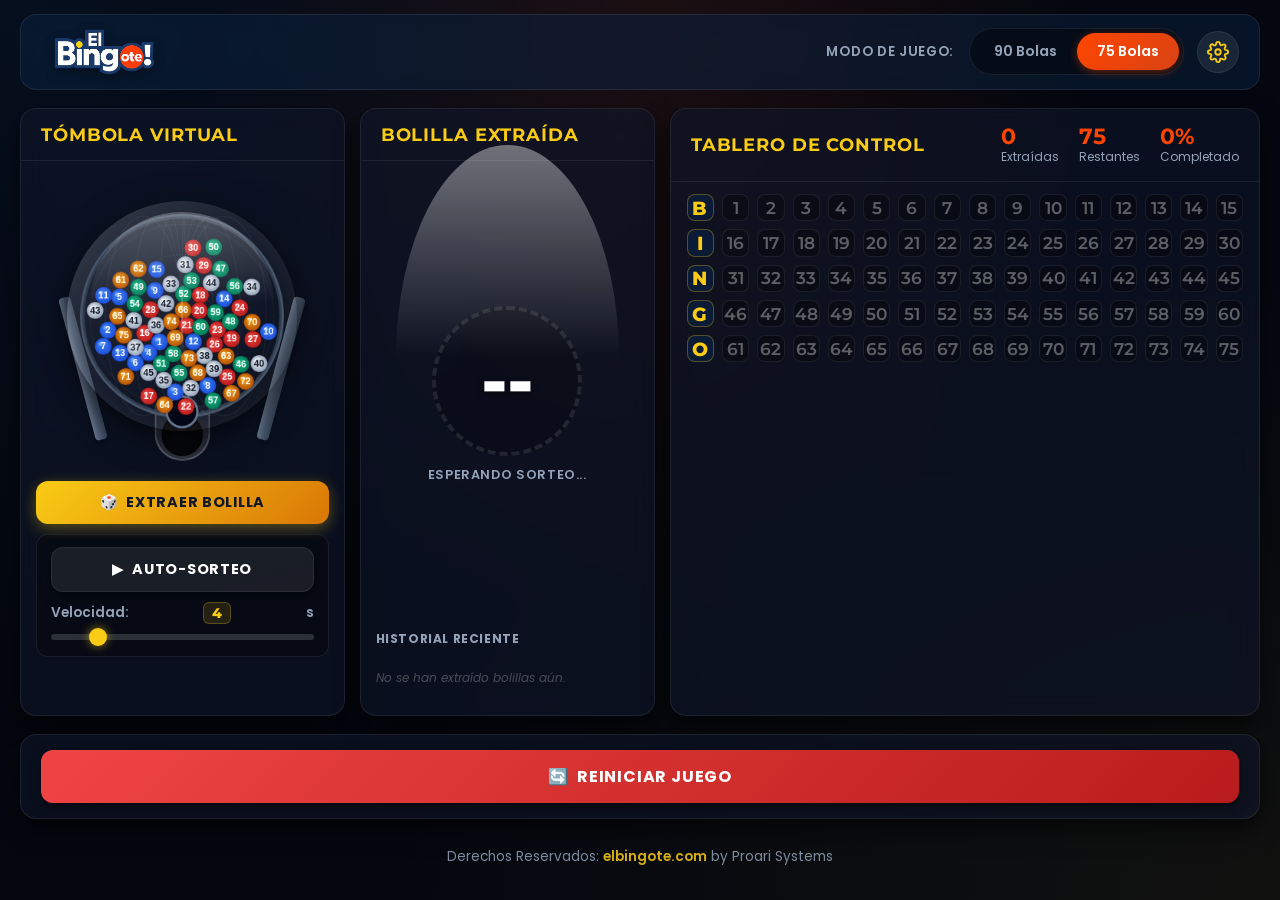
==== commit 932a3272: "Add files via upload" ====
--- a/index.html
+++ b/index.html
@@ -4,7 +4,7 @@
     <meta charset="UTF-8">
     <meta name="viewport" content="width=device-width, initial-scale=1.0">
     <title>El Bingote! - Tómbola y Bolillero Virtual</title>
-    <meta name="description" content="Tómbola y bolillero virtual profesional para jugar al bingo tradicional de 75 y 90 bolas. Interfaz interactiva con sonido, voz y generador de cartones.">
+    <meta name="description" content="Tómbola y bolillero virtual profesional para jugar al bingo tradicional de 75 y 90 bolas. Interfaz interactiva con sonido y voz.">
     <!-- Google Fonts -->
     <link rel="preconnect" href="https://fonts.googleapis.com">
     <link rel="preconnect" href="https://fonts.gstatic.com" crossorigin>
@@ -17,7 +17,7 @@
         <!-- Header -->
         <header class="app-header">
             <div class="logo-container">
-                <img src="logo.jpg" alt="El Bingote!" class="app-logo" id="logo-img" onerror="this.style.display='none'; document.getElementById('logo-fallback').style.display='block';">
+                <img src="logo.png" alt="El Bingote!" class="app-logo" id="logo-img" onerror="this.style.display='none'; document.getElementById('logo-fallback').style.display='block';">
                 <div class="logo-fallback" id="logo-fallback" style="display: none;">El Bingote!</div>
             </div>
             <div class="header-controls">
@@ -85,7 +85,7 @@
                 <div class="big-ball-viewport">
                     <div id="big-ball-container" class="big-ball-container-empty">
                         <div class="big-ball-reflection"></div>
-                        <div id="big-ball-value" class="big-ball-value">--</div>
+                        <div id="big-ball-value" class="big-ball-value"><span class="big-ball-number-single">--</span></div>
                     </div>
                     <div id="big-ball-subtext" class="big-ball-subtext">Esperando sorteo...</div>
                 </div>
@@ -143,10 +143,6 @@
             <p>Derechos Reservados: <a href="https://elbingote.com" target="_blank">elbingote.com</a> by Proari Systems</p>
         </div>
 
-        <!-- Section for printable cards (hidden on screen by default, visible in print) -->
-        <section id="printable-cards-area" class="printable-cards-area">
-            <!-- Cards will be generated here -->
-        </section>
 
     </div>
 
@@ -178,7 +174,7 @@
     <div id="config-modal" class="modal-overlay">
         <div class="modal-content glass-panel config-modal-content">
             <div class="modal-header-container">
-                <h2>⚙️ Configuración y Cartones</h2>
+                <h2>⚙️ Configuración</h2>
                 <button class="btn-close" onclick="closeConfigModal()">&times;</button>
             </div>
             
@@ -222,30 +218,8 @@
                     </div>
                 </div>
 
-                <!-- Bingo Card Generator Panel -->
-                <div class="card-generator-block-modal">
-                    <h3>GENERADOR DE CARTONES</h3>
-                    <div class="generator-controls-modal">
-                        <div class="quantity-input-group">
-                            <label for="card-qty">Cantidad:</label>
-                            <input type="number" id="card-qty" min="1" max="50" value="2">
-                        </div>
-                        <div class="generator-actions-modal">
-                            <button id="btn-generate-cards" class="btn-action btn-accent" onclick="generateBingoCards()">
-                                Generar Cartones
-                            </button>
-                            <button id="btn-clear-cards" class="btn-action btn-secondary" onclick="clearBingoCards()">
-                                Limpiar
-                            </button>
-                            <button id="btn-print-cards" class="btn-action btn-print" onclick="window.print()" disabled>
-                                🖨️ Imprimir
-                            </button>
-                        </div>
-                    </div>
-                </div>
-
                 <!-- Real-time Synchronization Panel -->
-                <div class="settings-block-modal col-span-2 sync-section-modal">
+                <div class="settings-block-modal sync-section-modal">
                     <h3>TRANSMISIÓN EN TIEMPO REAL</h3>
                     <p class="setting-text-desc">
                         Permite que cualquier persona en el mundo vea el sorteo en tiempo real abriendo la pantalla de transmisión en su navegador.
--- a/styles.css
+++ b/styles.css
@@ -235,9 +235,19 @@
 }
 
 /* Panel Header */
-.panel-header, .board-header {
+.panel-header {
     padding: 15px 20px;
     border-bottom: 1px solid var(--border-color);
+}
+
+.board-header {
+    padding: 15px 20px;
+    border-bottom: 1px solid var(--border-color);
+    display: flex;
+    flex-wrap: wrap;
+    justify-content: space-between;
+    align-items: center;
+    gap: 10px 16px;
 }
 
 .panel-header h2, .board-header h2 {
@@ -247,6 +257,7 @@
     letter-spacing: 0.05em;
     color: var(--brand-yellow);
     text-transform: uppercase;
+    margin: 0;
 }
 
 /* Raffle Drum (Tómbola) Visuals */
@@ -434,28 +445,93 @@
 .auto-play-container {
     display: flex;
     flex-direction: column;
-    gap: 8px;
-    background: rgba(0, 0, 0, 0.25);
-    padding: 10px 12px;
+    gap: 10px;
+    background: rgba(0, 0, 0, 0.3);
+    padding: 12px 14px;
     border-radius: 12px;
     border: 1px solid var(--border-color);
+    width: 100%;
+    box-sizing: border-box;
+    transition: all 0.3s ease;
 }
 
 .speed-control {
     display: flex;
     flex-direction: column;
     gap: 6px;
+    width: 100%;
+    box-sizing: border-box;
 }
 
 .speed-label {
-    font-size: 0.8rem;
+    font-size: clamp(0.75rem, 1.2vw, 0.85rem);
     font-weight: 600;
     color: var(--secondary);
+    display: flex;
+    justify-content: space-between;
+    align-items: center;
+    width: 100%;
 }
 
 .speed-label span {
     color: var(--brand-yellow);
-    font-weight: bold;
+    font-weight: 800;
+    font-family: var(--font-display);
+    background: rgba(250, 204, 21, 0.12);
+    padding: 2px 8px;
+    border-radius: 6px;
+    border: 1px solid rgba(250, 204, 21, 0.25);
+}
+
+/* Custom styling for range inputs (speed slider & volume slider) */
+.speed-control input[type="range"],
+.volume-slider {
+    -webkit-appearance: none;
+    appearance: none;
+    width: 100%;
+    height: 6px;
+    background: rgba(255, 255, 255, 0.15);
+    border-radius: 3px;
+    outline: none;
+    cursor: pointer;
+    transition: background 0.2s ease;
+    margin: 4px 0;
+}
+
+.speed-control input[type="range"]:hover,
+.volume-slider:hover {
+    background: rgba(255, 255, 255, 0.25);
+}
+
+.speed-control input[type="range"]::-webkit-slider-thumb,
+.volume-slider::-webkit-slider-thumb {
+    -webkit-appearance: none;
+    appearance: none;
+    width: 18px;
+    height: 18px;
+    border-radius: 50%;
+    background: var(--brand-yellow);
+    cursor: pointer;
+    box-shadow: 0 0 10px rgba(250, 204, 21, 0.6);
+    transition: transform 0.15s ease, background 0.15s ease;
+}
+
+.speed-control input[type="range"]::-webkit-slider-thumb:hover,
+.volume-slider::-webkit-slider-thumb:hover {
+    transform: scale(1.2);
+    background: #ffe066;
+}
+
+.speed-control input[type="range"]::-moz-range-thumb,
+.volume-slider::-moz-range-thumb {
+    width: 18px;
+    height: 18px;
+    border: none;
+    border-radius: 50%;
+    background: var(--brand-yellow);
+    cursor: pointer;
+    box-shadow: 0 0 10px rgba(250, 204, 21, 0.6);
+    transition: transform 0.15s ease, background 0.15s ease;
 }
 
 /* Big Ball Viewport */
@@ -507,12 +583,57 @@
 }
 
 .big-ball-value {
+    display: flex;
+    flex-direction: column;
+    align-items: center;
+    justify-content: center;
+    text-align: center;
     font-family: var(--font-display);
-    font-size: calc(var(--ball-size) * 0.44);
+    z-index: 2;
+    width: 100%;
+    height: 100%;
+    box-sizing: border-box;
+    padding: 12%;
+    pointer-events: none;
+    user-select: none;
+}
+
+.big-ball-letter {
+    font-size: calc(var(--ball-size) * 0.22);
+    font-weight: 700;
+    color: rgba(255, 255, 255, 0.88);
+    line-height: 0.95;
+    text-transform: uppercase;
+    letter-spacing: 0.02em;
+    text-shadow: 0 2px 4px rgba(0, 0, 0, 0.5);
+    display: block;
+    text-align: center;
+    width: 100%;
+    margin-bottom: 2px;
+}
+
+.big-ball-number {
+    font-size: calc(var(--ball-size) * 0.38);
     font-weight: 800;
-    text-shadow: 0 4px 8px rgba(0,0,0,0.5);
-    z-index: 2;
-    letter-spacing: -2px;
+    color: #ffffff;
+    line-height: 0.95;
+    letter-spacing: -0.01em;
+    text-shadow: 0 3px 6px rgba(0, 0, 0, 0.5);
+    display: block;
+    text-align: center;
+    width: 100%;
+}
+
+.big-ball-number-single {
+    font-size: calc(var(--ball-size) * 0.46);
+    font-weight: 800;
+    color: #ffffff;
+    line-height: 1;
+    letter-spacing: -0.01em;
+    text-shadow: 0 3px 6px rgba(0, 0, 0, 0.5);
+    display: block;
+    text-align: center;
+    width: 100%;
 }
 
 .big-ball-subtext {
@@ -572,30 +693,45 @@
     flex-direction: column;
     align-items: center;
     justify-content: center;
+    text-align: center;
     font-family: var(--font-display);
     position: relative;
     animation: historyPop 0.4s cubic-bezier(0.175, 0.885, 0.32, 1.2) forwards;
     cursor: default;
     line-height: 1;
     white-space: nowrap;
+    box-sizing: border-box;
+    padding: 3px;
+    overflow: hidden;
 }
 
 .history-ball .hist-letter {
-    font-size: calc(min(44px, 6vh) * 0.28);
-    font-weight: 600;
-    opacity: 0.85;
-    margin-bottom: -1px;
+    font-size: calc(min(44px, 6vh) * 0.25);
+    font-weight: 700;
+    opacity: 0.9;
+    line-height: 0.95;
     text-transform: uppercase;
+    text-align: center;
+    width: 100%;
+    display: block;
 }
 
 .history-ball .hist-number {
     font-size: calc(min(44px, 6vh) * 0.38);
     font-weight: 800;
+    line-height: 0.95;
+    text-align: center;
+    width: 100%;
+    display: block;
 }
 
 .history-ball .hist-number-single {
     font-size: calc(min(44px, 6vh) * 0.45);
     font-weight: 800;
+    line-height: 1;
+    text-align: center;
+    width: 100%;
+    display: block;
 }
 
 @keyframes historyPop {
@@ -607,12 +743,16 @@
 .board-panel {
     display: flex;
     flex-direction: column;
+    width: 100%;
+    min-width: 0;
+    min-height: 0;
 }
 
 .board-stats {
     display: flex;
-    gap: 20px;
-    margin-top: 10px;
+    gap: clamp(10px, 1.8vw, 20px);
+    align-items: center;
+    flex-wrap: wrap;
 }
 
 .stat-item {
@@ -622,22 +762,25 @@
 
 .stat-num {
     font-family: var(--font-display);
-    font-size: 1.4rem;
+    font-size: clamp(1.1rem, 1.8vw, 1.4rem);
     font-weight: 700;
     color: var(--brand-orange);
+    line-height: 1.1;
 }
 
 .stat-lbl {
-    font-size: 0.75rem;
+    font-size: clamp(0.65rem, 1.1vw, 0.75rem);
     color: var(--secondary);
 }
 
 .board-grid-scroll {
-    padding: 10px min(20px, 2.5vw);
+    padding: 12px min(16px, 2vw);
     flex-grow: 1;
     overflow-y: auto;
     overflow-x: auto;
     min-height: 0;
+    width: 100%;
+    box-sizing: border-box;
 }
 
 /* Custom Scrollbar for premium feel */
@@ -650,24 +793,29 @@
     border-radius: 3px;
 }
 .board-grid-scroll::-webkit-scrollbar-thumb {
-    background: rgba(255, 255, 255, 0.1);
+    background: rgba(255, 255, 255, 0.15);
     border-radius: 3px;
 }
 .board-grid-scroll::-webkit-scrollbar-thumb:hover {
-    background: rgba(255, 255, 255, 0.2);
+    background: rgba(255, 255, 255, 0.3);
 }
 
 .board-grid {
     display: grid;
-    gap: 8px;
+    gap: clamp(3px, 0.8vw, 8px);
+    width: 100%;
+    max-width: 100%;
+    box-sizing: border-box;
 }
 
 .grid-90 {
-    grid-template-columns: repeat(10, 1fr);
+    grid-template-columns: repeat(10, minmax(0, 1fr));
+    width: 100%;
 }
 
 .grid-75 {
-    grid-template-columns: repeat(16, 1fr);
+    grid-template-columns: repeat(16, minmax(0, 1fr));
+    width: 100%;
 }
 
 .board-cell {
@@ -677,19 +825,23 @@
     justify-content: center;
     background: rgba(0, 0, 0, 0.3);
     border: 1px solid var(--border-color);
-    border-radius: 8px;
+    border-radius: clamp(3px, 0.8vw, 8px);
     font-family: var(--font-display);
-    font-size: 1rem;
+    font-size: clamp(0.62rem, 1.3vw + 0.3rem, 1.05rem);
     font-weight: 600;
     color: rgba(255,255,255,0.35);
     cursor: pointer;
     transition: all 0.2s ease;
     user-select: none;
+    min-width: 0;
+    min-height: 0;
+    padding: 0;
+    touch-action: manipulation;
 }
 
 .board-cell:hover {
-    border-color: rgba(250, 204, 21, 0.3);
-    background: rgba(255,255,255,0.02);
+    border-color: rgba(250, 204, 21, 0.4);
+    background: rgba(255,255,255,0.05);
 }
 
 .board-cell.called {
@@ -710,8 +862,8 @@
 .board-column-header-row {
     grid-column: span 15;
     display: grid;
-    grid-template-columns: repeat(5, 1fr);
-    gap: 8px;
+    grid-template-columns: repeat(5, minmax(0, 1fr));
+    gap: clamp(3px, 0.8vw, 8px);
     margin-bottom: 6px;
     text-align: center;
 }
@@ -719,13 +871,13 @@
 .board-col-hdr {
     background: rgba(10, 34, 64, 0.6);
     border: 1px solid rgba(250, 204, 21, 0.2);
-    border-radius: 8px;
+    border-radius: clamp(3px, 0.8vw, 8px);
     font-family: var(--font-display);
-    font-size: 1.2rem;
+    font-size: clamp(0.7rem, 1.5vw + 0.3rem, 1.2rem);
     font-weight: 800;
     color: var(--brand-yellow);
-    padding: 6px 0;
-    letter-spacing: 0.1em;
+    padding: 4px 0;
+    letter-spacing: 0.05em;
 }
 
 .board-cell.board-col-hdr {
@@ -734,7 +886,7 @@
     background: rgba(10, 34, 64, 0.7);
     border-color: rgba(250, 204, 21, 0.3);
     color: var(--brand-yellow);
-    font-size: 1.2rem;
+    font-size: clamp(0.7rem, 1.5vw + 0.3rem, 1.2rem);
 }
 
 /* Footer / Settings Section */
@@ -1007,7 +1159,7 @@
 
 /* Configuration Modal Content Styles */
 .config-modal-content {
-    max-width: 800px;
+    max-width: 650px;
     width: 95%;
     padding: 30px;
     text-align: left;
@@ -1047,16 +1199,9 @@
 }
 
 .config-modal-body {
-    display: grid;
-    grid-template-columns: 1.1fr 0.9fr;
-    gap: 30px;
-}
-
-@media (max-width: 768px) {
-    .config-modal-body {
-        grid-template-columns: 1fr;
-        gap: 20px;
-    }
+    display: flex;
+    flex-direction: column;
+    gap: 25px;
 }
 
 .settings-block-modal, .card-generator-block-modal {
@@ -1268,7 +1413,6 @@
     }
 }
 
-/* Mobile & Extra Responsive Layout Rules */
 @media (max-width: 600px) {
     .app-header {
         flex-direction: column;
@@ -1281,19 +1425,53 @@
         flex-direction: column;
         gap: 8px;
     }
+    .action-controls {
+        padding: 8px 10px;
+        gap: 8px;
+    }
+    .auto-play-container {
+        padding: 10px 12px;
+        gap: 8px;
+    }
+    .btn-action {
+        font-size: clamp(0.78rem, 3.2vw, 0.9rem);
+        padding: 10px 14px;
+    }
 }
 
 @media (max-width: 768px) {
     .grid-75 {
-        grid-template-columns: repeat(5, 1fr);
-        grid-template-rows: repeat(16, 1fr);
+        grid-template-columns: repeat(5, minmax(0, 1fr));
+        grid-template-rows: repeat(16, minmax(0, 1fr));
         grid-auto-flow: column;
-        max-width: 380px;
+        max-width: 100%;
         margin: 0 auto;
     }
     .grid-90 {
-        max-width: 450px;
+        grid-template-columns: repeat(10, minmax(0, 1fr));
+        max-width: 100%;
         margin: 0 auto;
+    }
+}
+
+@media (max-width: 540px) {
+    .board-header {
+        flex-direction: column;
+        align-items: flex-start;
+        gap: 10px;
+        padding: 12px 14px;
+    }
+    .board-stats {
+        width: 100%;
+        justify-content: space-around;
+        background: rgba(0, 0, 0, 0.25);
+        padding: 8px 12px;
+        border-radius: 8px;
+        box-sizing: border-box;
+    }
+    .stat-item {
+        align-items: center;
+        text-align: center;
     }
 }
 
@@ -1307,20 +1485,26 @@
     .col-span-2 {
         grid-column: span 1;
     }
+    .board-grid-scroll {
+        padding: 8px 6px;
+    }
     .board-grid {
-        gap: 4px;
+        gap: 3px;
     }
     .board-cell {
         border-radius: 4px;
-        font-size: 0.85rem;
+        font-size: clamp(0.58rem, 2.6vw, 0.85rem);
     }
     .board-column-header-row {
-        gap: 4px;
+        gap: 3px;
     }
     .board-col-hdr {
-        font-size: 0.9rem;
+        font-size: clamp(0.65rem, 2.8vw, 0.9rem);
         border-radius: 4px;
-        padding: 4px 0;
+        padding: 3px 0;
+    }
+    .speed-label {
+        font-size: 0.78rem;
     }
 }
 
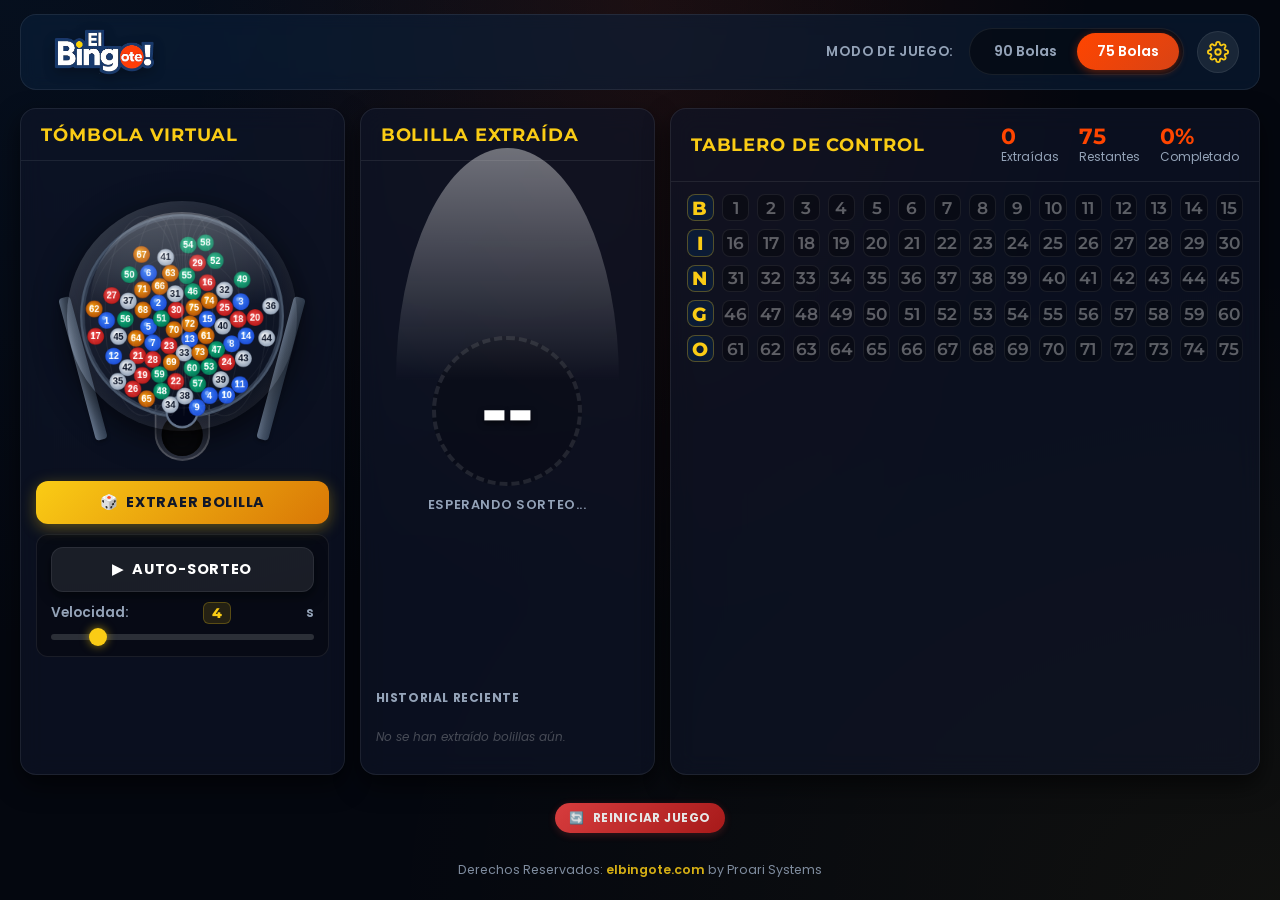
==== commit c4fdcbd8: "Add files via upload" ====
--- a/index.html
+++ b/index.html
@@ -130,7 +130,7 @@
         </main>
 
         <!-- Footer / Settings & Printable Cards Panel -->
-        <footer class="app-footer glass-panel">
+        <footer class="app-footer">
             <div class="footer-layout">
                 <button id="btn-reset" class="btn-action btn-danger" onclick="confirmReset()">
                     <span class="btn-icon">🔄</span> REINICIAR JUEGO
--- a/styles.css
+++ b/styles.css
@@ -889,26 +889,43 @@
     font-size: clamp(0.7rem, 1.5vw + 0.3rem, 1.2rem);
 }
 
-/* Footer / Settings Section */
+/* Footer / Reset Button Section */
 .app-footer {
-    padding: min(15px, 1.8vh) 20px;
+    padding: 6px 15px;
+    margin-top: 4px;
+    display: flex;
+    justify-content: center;
+    align-items: center;
+    background: transparent;
+    border: none;
+    box-shadow: none;
 }
 
 .footer-layout {
     display: flex;
     justify-content: center;
     align-items: center;
-    gap: 30px;
-    flex-wrap: wrap;
+    width: 100%;
 }
 
 .footer-layout .btn-action {
-    min-width: 240px;
-    padding: 14px 28px;
-    font-size: 1rem;
+    width: auto;
+    min-width: 140px;
+    max-width: 190px;
+    padding: 6px 14px;
+    font-size: 0.75rem;
     font-weight: 700;
-    letter-spacing: 0.05em;
-    border-radius: 12px;
+    letter-spacing: 0.04em;
+    border-radius: 20px;
+    box-shadow: 0 2px 8px rgba(239, 68, 68, 0.25);
+    opacity: 0.9;
+    transition: all 0.2s ease;
+}
+
+.footer-layout .btn-action:hover {
+    opacity: 1;
+    transform: translateY(-1px);
+    box-shadow: 0 4px 12px rgba(239, 68, 68, 0.45);
 }
 
 .settings-block h3, .card-generator-block h3 {
@@ -1511,9 +1528,9 @@
 /* Rights Reserved Footer Styling */
 .app-rights {
     text-align: center;
-    font-size: 0.85rem;
+    font-size: 0.78rem;
     color: var(--secondary);
-    margin: 10px 0 20px;
+    margin: 4px 0 8px;
     opacity: 0.85;
 }
 
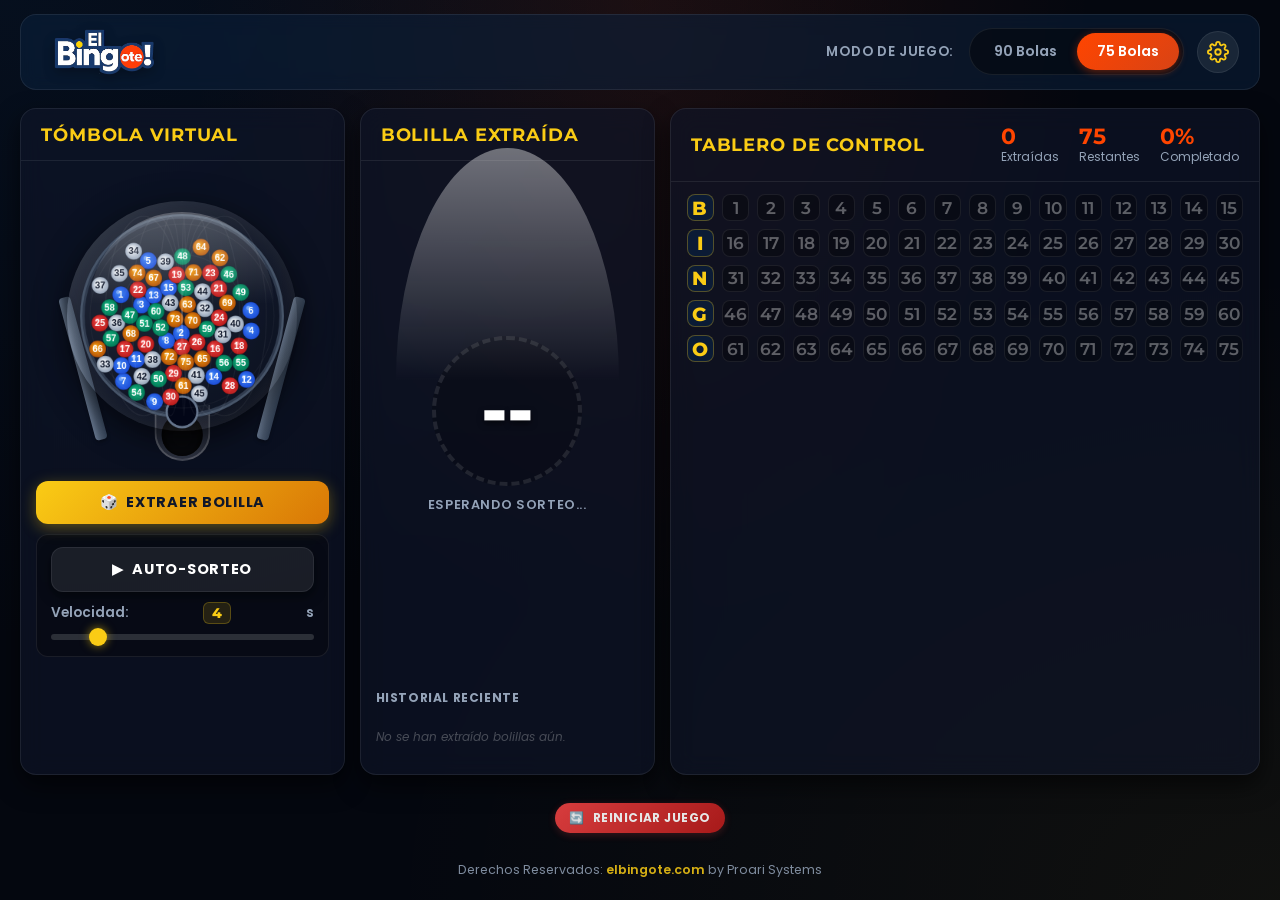
==== commit 6902500a: "Add files via upload" ====
--- a/index.html
+++ b/index.html
@@ -236,7 +236,7 @@
                         </div>
                     </div>
                     <p class="sync-help-note" id="sync-help-text">
-                        ⚠️ Nota: Si estás ejecutando el juego localmente (archivo file://), la otra persona necesitará tener los archivos de la tómbola o deberás subir la carpeta a un hosting web gratis (como Netlify o GitHub Pages) para compartirlo por Internet.
+                       
                     </p>
                 </div>
             </div>
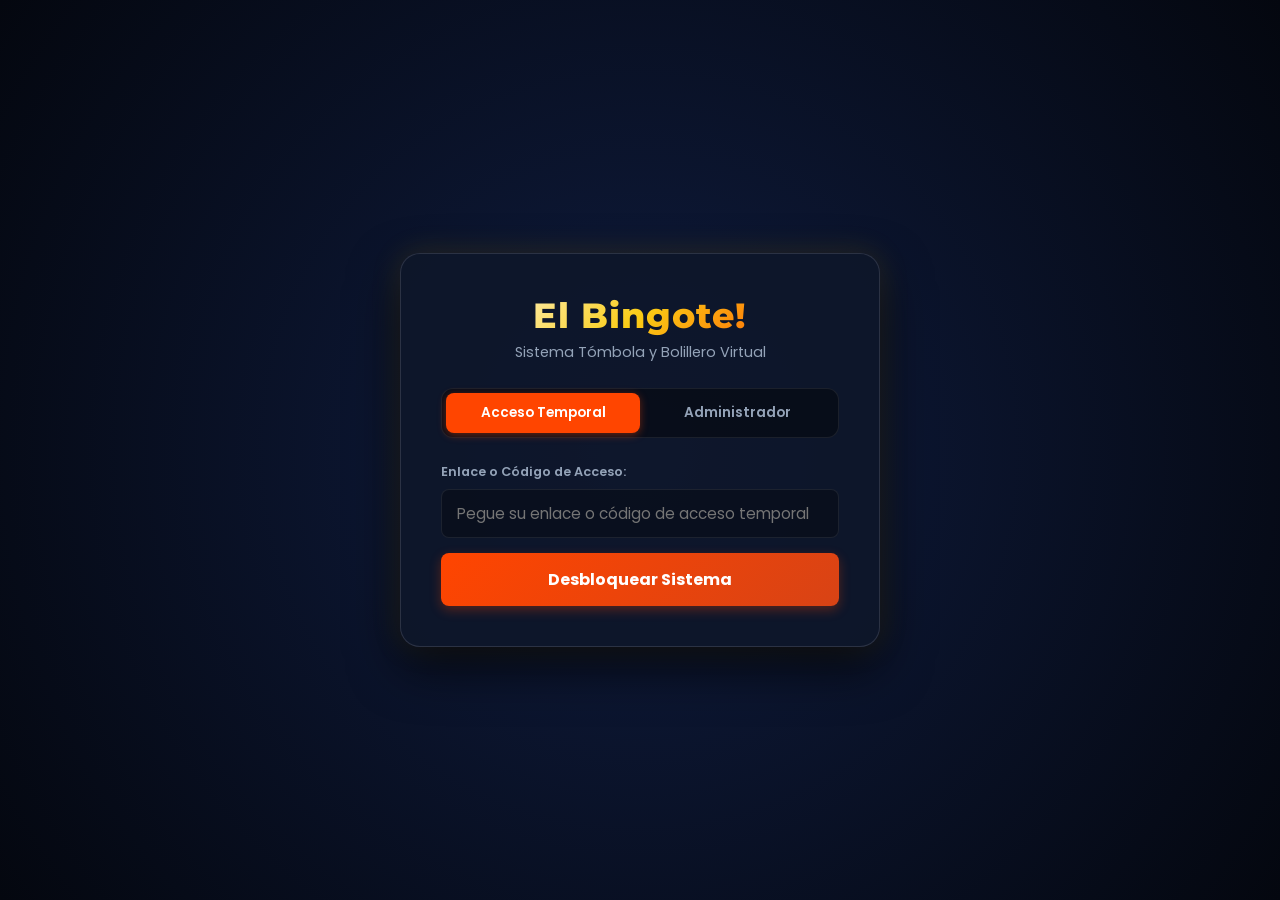
==== commit 557b9689: "Add files via upload" ====
--- a/index.html
+++ b/index.html
@@ -13,6 +13,39 @@
     <link rel="stylesheet" href="styles.css">
 </head>
 <body>
+    <!-- Screen Lock Overlay -->
+    <div id="lock-screen-overlay" class="lock-overlay-fullscreen" style="display: none;">
+        <div class="lock-card">
+            <div class="lock-logo-placeholder">El Bingote!</div>
+            <div class="lock-subtitle">Sistema Tómbola y Bolillero Virtual</div>
+            
+            <div class="lock-tabs">
+                <button id="tab-btn-guest" class="lock-tab-btn active" onclick="switchLockTab('guest')">Acceso Temporal</button>
+                <button id="tab-btn-admin" class="lock-tab-btn" onclick="switchLockTab('admin')">Administrador</button>
+            </div>
+            
+            <!-- Guest Form -->
+            <div id="form-lock-guest" class="lock-form active">
+                <div class="lock-form-group">
+                    <label for="lock-guest-token">Enlace o Código de Acceso:</label>
+                    <input type="text" id="lock-guest-token" class="lock-input" placeholder="Pegue su enlace o código de acceso temporal">
+                </div>
+                <div id="lock-guest-error" class="lock-error">Código de acceso no válido o vencido.</div>
+                <button class="lock-btn" onclick="submitGuestAccess()">Desbloquear Sistema</button>
+            </div>
+            
+            <!-- Admin Form -->
+            <div id="form-lock-admin" class="lock-form">
+                <div class="lock-form-group">
+                    <label for="lock-admin-key">Contraseña de Administrador:</label>
+                    <input type="password" id="lock-admin-key" class="lock-input" placeholder="Ingrese clave maestra de administración">
+                </div>
+                <div id="lock-admin-error" class="lock-error">Contraseña incorrecta.</div>
+                <button class="lock-btn" onclick="submitAdminAccess()">Ingresar como Admin</button>
+            </div>
+        </div>
+    </div>
+
     <div class="app-container">
         <!-- Header -->
         <header class="app-header">
@@ -239,6 +272,41 @@
                        
                     </p>
                 </div>
+
+                <!-- Access and Licenses Configuration Panel (Admin Only) -->
+                <div class="settings-block-modal config-block-access" id="admin-access-section" style="display: none;">
+                    <h3>🔑 CONTROL DE ACCESO (ADMINISTRADOR)</h3>
+                    <p class="setting-text-desc">
+                        Genera un enlace de acceso temporal que permita a otros usar la plataforma de forma temporal por el tiempo configurado.
+                    </p>
+                    <div class="access-generator-wrapper">
+                        <div class="setting-item col-span-2 voice-selector-container" style="display: flex; flex-direction: column; gap: 8px;">
+                            <label for="access-duration" class="voice-select-label" style="font-weight: 600;">Duración del Enlace:</label>
+                            <select id="access-duration" class="access-duration-select">
+                                <option value="24">24 Horas</option>
+                                <option value="48">48 Horas</option>
+                                <option value="72">72 Horas</option>
+                            </select>
+                        </div>
+                        
+                        <div class="share-link-group">
+                            <input type="text" id="access-share-url" readonly class="sync-url-input" placeholder="El enlace generado se mostrará aquí...">
+                            <button id="btn-copy-access" class="btn-action btn-secondary" onclick="copyAccessLink()">
+                                📋 Copiar Enlace
+                            </button>
+                        </div>
+                        
+                        <div class="access-buttons-row">
+                            <button id="btn-generate-access" class="btn-action btn-accent" onclick="generateTemporaryLink()">
+                                ✨ Generar Enlace Temporal
+                            </button>
+                        </div>
+                        
+                        <button class="btn-action btn-danger btn-admin-logout" onclick="logoutAdmin()">
+                            🔒 Cerrar Sesión Administrador
+                        </button>
+                    </div>
+                </div>
             </div>
 
             <div class="modal-actions">
--- a/styles.css
+++ b/styles.css
@@ -1178,6 +1178,7 @@
 .config-modal-content {
     max-width: 650px;
     width: 95%;
+    max-height: 90vh;
     padding: 30px;
     text-align: left;
     display: flex;
@@ -1219,6 +1220,8 @@
     display: flex;
     flex-direction: column;
     gap: 25px;
+    overflow-y: auto;
+    padding-right: 5px;
 }
 
 .settings-block-modal, .card-generator-block-modal {
@@ -1671,3 +1674,269 @@
     margin-top: 5px;
     opacity: 0.7;
 }
+
+/* Screen Lock Overlay */
+.lock-overlay-fullscreen {
+    position: fixed;
+    top: 0;
+    left: 0;
+    width: 100vw;
+    height: 100vh;
+    background: radial-gradient(circle at center, #0f1c3f 0%, #04070f 100%);
+    z-index: 99999;
+    display: flex;
+    justify-content: center;
+    align-items: center;
+    padding: 20px;
+    backdrop-filter: blur(20px);
+}
+
+.lock-card {
+    background: rgba(15, 23, 42, 0.85);
+    border: 1px solid rgba(255, 255, 255, 0.12);
+    border-radius: 20px;
+    padding: 40px;
+    width: 100%;
+    max-width: 480px;
+    box-shadow: 0 20px 50px rgba(0, 0, 0, 0.7), 0 0 30px rgba(250, 204, 21, 0.15);
+    text-align: center;
+    animation: fadeInLock 0.5s ease-out;
+}
+
+@keyframes fadeInLock {
+    from { opacity: 0; transform: scale(0.95); }
+    to { opacity: 1; transform: scale(1); }
+}
+
+.lock-logo-placeholder {
+    font-family: var(--font-display);
+    font-size: 2.2rem;
+    font-weight: 800;
+    margin-bottom: 5px;
+    background: linear-gradient(135deg, var(--primary) 0%, var(--brand-yellow) 50%, var(--brand-orange) 100%);
+    -webkit-background-clip: text;
+    -webkit-text-fill-color: transparent;
+    letter-spacing: 1px;
+}
+
+.lock-subtitle {
+    font-size: 0.9rem;
+    color: var(--secondary);
+    margin-bottom: 25px;
+}
+
+.lock-tabs {
+    display: flex;
+    background: rgba(0, 0, 0, 0.4);
+    padding: 4px;
+    border-radius: 12px;
+    border: 1px solid var(--border-color);
+    margin-bottom: 25px;
+}
+
+.lock-tab-btn {
+    flex: 1;
+    background: transparent;
+    border: none;
+    color: var(--secondary);
+    font-family: var(--font-primary);
+    font-weight: 600;
+    font-size: 0.85rem;
+    padding: 10px;
+    border-radius: 8px;
+    cursor: pointer;
+    transition: all 0.3s ease;
+}
+
+.lock-tab-btn.active {
+    background: var(--brand-orange);
+    color: white;
+    box-shadow: 0 2px 8px rgba(255, 69, 0, 0.4);
+}
+
+.lock-form {
+    display: none;
+    flex-direction: column;
+    gap: 15px;
+    text-align: left;
+}
+
+.lock-form.active {
+    display: flex;
+}
+
+.lock-form-group {
+    display: flex;
+    flex-direction: column;
+    gap: 8px;
+}
+
+.lock-form-group label {
+    font-size: 0.8rem;
+    font-weight: 600;
+    color: var(--secondary);
+}
+
+.lock-input {
+    background: rgba(0, 0, 0, 0.3);
+    border: 1px solid var(--border-color);
+    border-radius: 8px;
+    color: var(--primary);
+    padding: 12px 15px;
+    font-size: 0.95rem;
+    outline: none;
+    font-family: var(--font-primary);
+    transition: all 0.3s ease;
+}
+
+.lock-input:focus {
+    border-color: var(--brand-yellow);
+    box-shadow: 0 0 8px rgba(250, 204, 21, 0.2);
+}
+
+.lock-error {
+    color: var(--accent-red);
+    font-size: 0.8rem;
+    font-weight: 600;
+    margin-top: 5px;
+    display: none;
+}
+
+.lock-btn {
+    background: linear-gradient(135deg, var(--brand-orange) 0%, #d84315 100%);
+    border: none;
+    color: white;
+    padding: 14px;
+    border-radius: 8px;
+    font-family: var(--font-primary);
+    font-weight: 700;
+    font-size: 1rem;
+    cursor: pointer;
+    transition: all 0.3s ease;
+    box-shadow: 0 4px 12px rgba(255, 69, 0, 0.3);
+    text-align: center;
+}
+
+.lock-btn:hover {
+    transform: translateY(-2px);
+    box-shadow: 0 6px 15px rgba(255, 69, 0, 0.4);
+}
+
+.lock-btn:active {
+    transform: translateY(0);
+}
+
+/* Link Generator block in Config Modal */
+.config-block-access {
+    border-top: 1px dashed rgba(255, 255, 255, 0.15);
+    padding-top: 20px;
+    margin-top: 20px;
+}
+
+.config-block-access h3 {
+    margin-bottom: 10px;
+    color: var(--brand-yellow);
+    font-size: 0.95rem;
+}
+
+.access-generator-wrapper {
+    display: flex;
+    flex-direction: column;
+    gap: 15px;
+}
+
+.access-duration-select {
+    background: rgba(0, 0, 0, 0.4);
+    border: 1px solid var(--border-color);
+    border-radius: 8px;
+    color: var(--primary);
+    padding: 10px 15px;
+    font-size: 0.9rem;
+    outline: none;
+    font-family: var(--font-primary);
+    cursor: pointer;
+}
+
+.access-duration-select option {
+    background: var(--bg-darker);
+    color: var(--primary);
+}
+
+.access-buttons-row {
+    display: flex;
+    gap: 10px;
+}
+
+.access-buttons-row .btn-action {
+    flex: 1;
+}
+
+.btn-admin-logout {
+    margin-top: 10px;
+    width: 100%;
+}
+
+/* Responsividad para el Panel de Configuración */
+@media (max-width: 600px) {
+    .config-modal-content {
+        padding: 20px 15px;
+        gap: 15px;
+        width: 98%;
+        max-height: 95vh;
+    }
+    
+    .modal-header-container {
+        padding-bottom: 10px;
+        margin-bottom: 0;
+    }
+    
+    .settings-grid {
+        grid-template-columns: 1fr !important;
+        gap: 10px;
+    }
+    
+    .col-span-2 {
+        grid-column: span 1 !important;
+    }
+    
+    .sync-controls-wrapper {
+        flex-direction: column;
+        align-items: stretch;
+        gap: 10px;
+    }
+    
+    .sync-controls-wrapper #btn-open-viewer {
+        width: 100%;
+        min-width: 0;
+    }
+    
+    .share-link-group {
+        min-width: 0;
+        width: 100%;
+        flex-direction: column;
+        gap: 8px;
+    }
+    
+    .share-link-group input.sync-url-input {
+        width: 100%;
+        box-sizing: border-box;
+    }
+    
+    .share-link-group button {
+        width: 100% !important;
+    }
+    
+    .access-generator-wrapper {
+        gap: 10px;
+    }
+    
+    .access-buttons-row {
+        flex-direction: column;
+        gap: 8px;
+    }
+    
+    .access-buttons-row .btn-action {
+        width: 100%;
+    }
+}
+
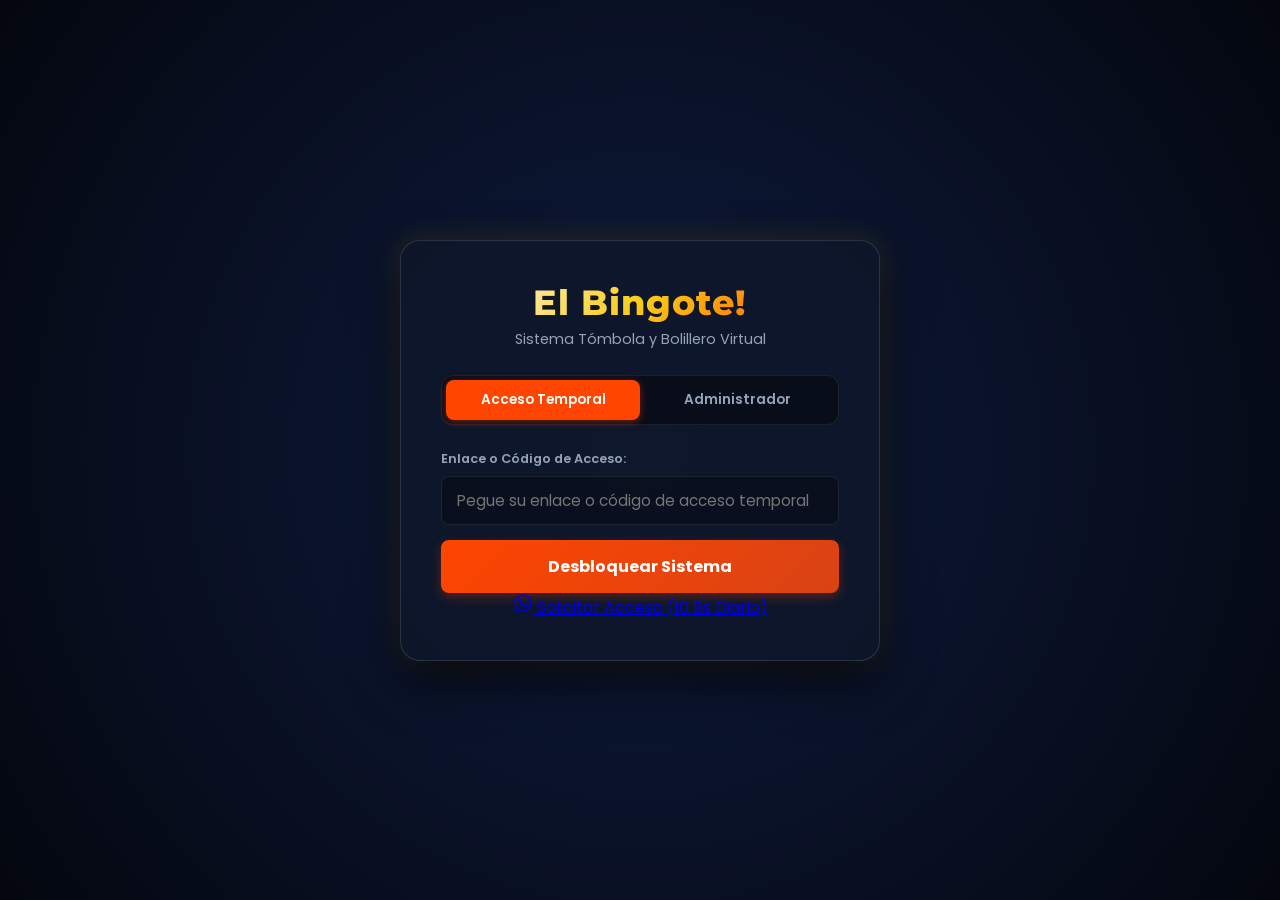
==== commit c2c6d850: "Add files via upload" ====
--- a/index.html
+++ b/index.html
@@ -5,12 +5,59 @@
     <meta name="viewport" content="width=device-width, initial-scale=1.0">
     <title>El Bingote! - Tómbola y Bolillero Virtual</title>
     <meta name="description" content="Tómbola y bolillero virtual profesional para jugar al bingo tradicional de 75 y 90 bolas. Interfaz interactiva con sonido y voz.">
+    <meta name="keywords" content="bingo, tombola, bolillero, bolillero virtual, bingo virtual, juego de bingo, bingo 75 bolas, bingo 90 bolas, el bingote, sorteador de bingo, sorteo de bingo, bolillero online">
+    <meta name="robots" content="index, follow">
+    <meta name="author" content="Proari Productions">
+    <link rel="canonical" href="https://elbingote.com/">
+
+    <!-- Favicon / Iconos de pestaña -->
+    <link rel="icon" type="image/png" sizes="32x32" href="favicon.png">
+    <link rel="icon" type="image/png" sizes="16x16" href="favicon.png">
+    <link rel="shortcut icon" href="favicon.png" type="image/png">
+    <link rel="apple-touch-icon" href="favicon.png">
+
+    <!-- Open Graph / Facebook / WhatsApp (Vista previa de enlaces) -->
+    <meta property="og:type" content="website">
+    <meta property="og:url" content="https://elbingote.com/">
+    <meta property="og:title" content="El Bingote! - Tómbola y Bolillero Virtual">
+    <meta property="og:description" content="Tómbola y bolillero virtual profesional para jugar al bingo tradicional de 75 y 90 bolas. Interfaz interactiva con sonido y voz.">
+    <meta property="og:image" content="https://elbingote.com/og-image.png">
+    <meta property="og:image:width" content="1024">
+    <meta property="og:image:height" content="1024">
+    <meta property="og:image:type" content="image/png">
+
+    <!-- Twitter -->
+    <meta property="twitter:card" content="summary_large_image">
+    <meta property="twitter:url" content="https://elbingote.com/">
+    <meta property="twitter:title" content="El Bingote! - Tómbola y Bolillero Virtual">
+    <meta property="twitter:description" content="Tómbola y bolillero virtual profesional para jugar al bingo tradicional de 75 y 90 bolas. Interfaz interactiva con sonido y voz.">
+    <meta property="twitter:image" content="https://elbingote.com/og-image.png">
+
     <!-- Google Fonts -->
     <link rel="preconnect" href="https://fonts.googleapis.com">
     <link rel="preconnect" href="https://fonts.gstatic.com" crossorigin>
     <link href="https://fonts.googleapis.com/css2?family=Montserrat:wght@400;600;800&family=Poppins:wght@300;400;600;700&display=swap" rel="stylesheet">
+    
     <!-- App Stylesheet -->
     <link rel="stylesheet" href="styles.css">
+
+    <!-- Datos estructurados (JSON-LD) para Google -->
+    <script type="application/ld+json">
+    {
+      "@context": "https://schema.org",
+      "@type": "SoftwareApplication",
+      "name": "El Bingote!",
+      "operatingSystem": "All",
+      "applicationCategory": "GameApplication",
+      "description": "Tómbola y bolillero virtual profesional para jugar al bingo tradicional de 75 y 90 bolas.",
+      "image": "https://elbingote.com/og-image.png",
+      "offers": {
+        "@type": "Offer",
+        "price": "0.00",
+        "priceCurrency": "USD"
+      }
+    }
+    </script>
 </head>
 <body>
     <!-- Screen Lock Overlay -->
@@ -42,6 +89,18 @@
                 </div>
                 <div id="lock-admin-error" class="lock-error">Contraseña incorrecta.</div>
                 <button class="lock-btn" onclick="submitAdminAccess()">Ingresar como Admin</button>
+            </div>
+
+            <!-- Botón de WhatsApp de Solicitud de Acceso -->
+            <div class="lock-footer-whatsapp">
+                <a href="https://wa.me/59174758244?text=Hola!%20Me%20gustar%C3%ADa%20solicitar%20el%20uso%20del%20sistema%20de%20t%C3%B3mbola%20virtual%20con%20el%20costo%20de%2010%20Bs%20diario." 
+                   target="_blank" 
+                   class="whatsapp-lock-btn">
+                    <svg xmlns="http://www.w3.org/2000/svg" viewBox="0 0 448 512" class="whatsapp-icon">
+                        <path d="M380.9 97.1C339 55.1 283.2 32 223.9 32c-122.4 0-222 99.6-222 222 0 39.1 10.2 77.3 29.6 111L0 480l117.7-30.9c32.4 17.7 68.9 27 106.1 27h.1c122.3 0 224.1-99.6 224.1-222 0-59.3-25.2-115-67.1-157zm-157 341.6c-33.2 0-65.7-8.9-94-25.7l-6.7-4-69.8 18.3L72 359.2l-4.4-7c-18.5-29.4-28.2-63.3-28.2-98.2 0-101.7 82.8-184.5 184.6-184.5 49.3 0 95.6 19.2 130.4 54.1 34.8 34.9 56.2 81.2 56.1 130.5 0 101.8-84.9 184.6-186.6 184.6zm101.2-138.2c-5.5-2.8-32.8-16.2-37.9-18-5.1-1.9-8.8-2.8-12.5 2.8-3.7 5.6-14.3 18-17.6 21.8-3.2 3.7-6.5 4.2-12 1.4-32.6-16.3-54-29.1-75.5-66-5.7-9.8 5.7-9.1 16.3-30.3 1.8-3.7 .9-6.9-.5-9.7-1.4-2.8-12.5-30.1-17.1-41.2-4.5-10.8-9.1-9.3-12.5-9.5-3.2-.2-6.9-.2-10.6-.2-3.7 0-9.7 1.4-14.8 6.9-5.1 5.6-19.4 19-19.4 46.3 0 27.3 19.9 53.7 22.6 57.4 2.8 3.7 39.1 59.7 94.8 83.8 35.2 15.2 49 16.5 66.6 13.9 10.7-1.6 32.8-13.4 37.4-26.4 4.6-13 4.6-24.1 3.2-26.4-1.3-2.5-5-3.9-10.5-6.6z"/>
+                    </svg>
+                    Solicitar Acceso (10 Bs Diario)
+                </a>
             </div>
         </div>
     </div>
--- a/styles.css
+++ b/styles.css
@@ -634,6 +634,14 @@
     display: block;
     text-align: center;
     width: 100%;
+}
+
+/* Color overrides for white ball text in big ball */
+.big-ball-container-active.ball-color-n .big-ball-letter,
+.big-ball-container-active.ball-color-n .big-ball-number,
+.big-ball-container-active.ball-color-n .big-ball-number-single {
+    color: #000000;
+    text-shadow: none;
 }
 
 .big-ball-subtext {
@@ -1940,3 +1948,45 @@
     }
 }
 
+/* Floating WhatsApp Button */
+.whatsapp-float-btn {
+    position: fixed;
+    bottom: 24px;
+    right: 24px;
+    background-color: #25d366;
+    color: white;
+    padding: 12px 20px;
+    border-radius: 50px;
+    box-shadow: 0 4px 15px rgba(37, 211, 102, 0.4);
+    display: flex;
+    align-items: center;
+    gap: 10px;
+    text-decoration: none;
+    font-family: 'Poppins', 'Montserrat', sans-serif;
+    font-size: 0.9rem;
+    font-weight: 600;
+    z-index: 9999;
+    transition: all 0.3s cubic-bezier(0.175, 0.885, 0.32, 1.275);
+}
+
+.whatsapp-icon {
+    width: 20px;
+    height: 20px;
+    fill: currentColor;
+}
+
+.whatsapp-float-btn:hover {
+    transform: translateY(-5px) scale(1.03);
+    background-color: #20ba5a;
+    box-shadow: 0 6px 20px rgba(37, 211, 102, 0.6);
+}
+
+@media (max-width: 768px) {
+    .whatsapp-float-btn {
+        bottom: 16px;
+        right: 16px;
+        padding: 10px 16px;
+        font-size: 0.85rem;
+    }
+}
+
